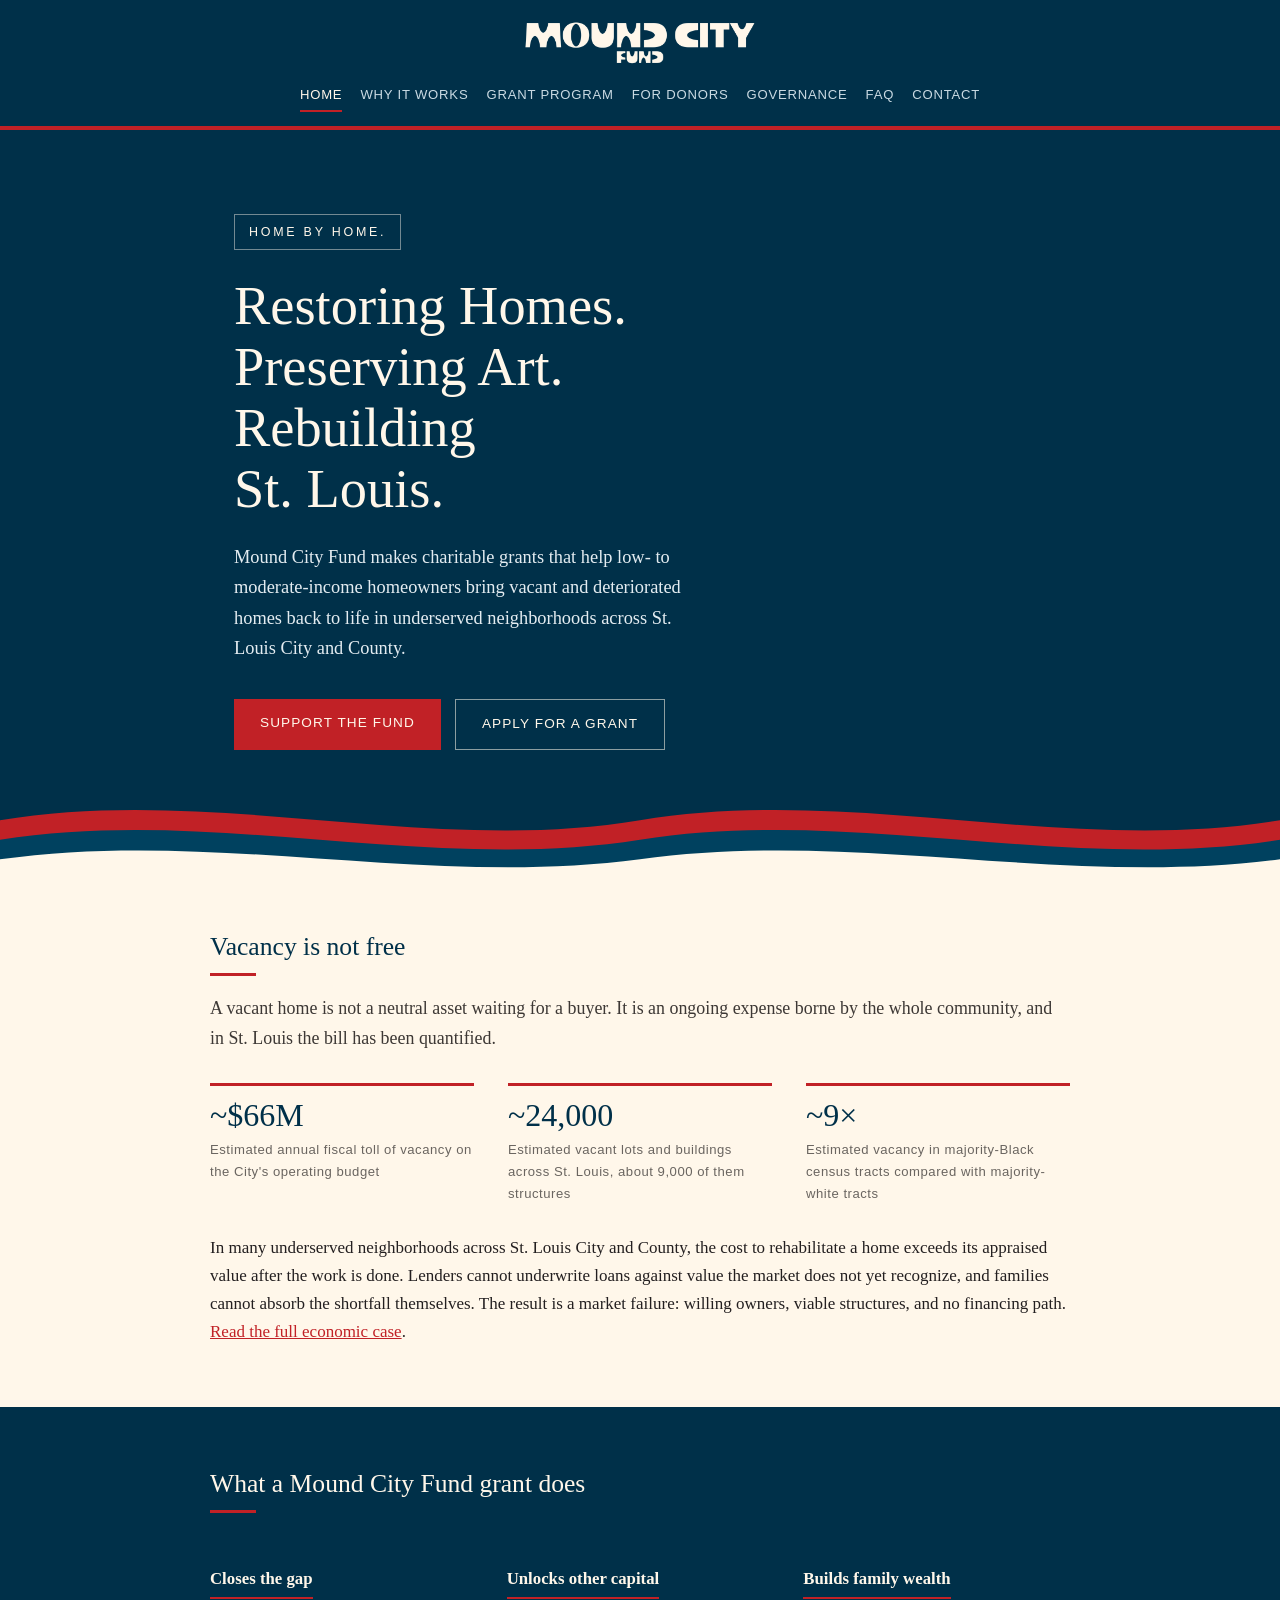
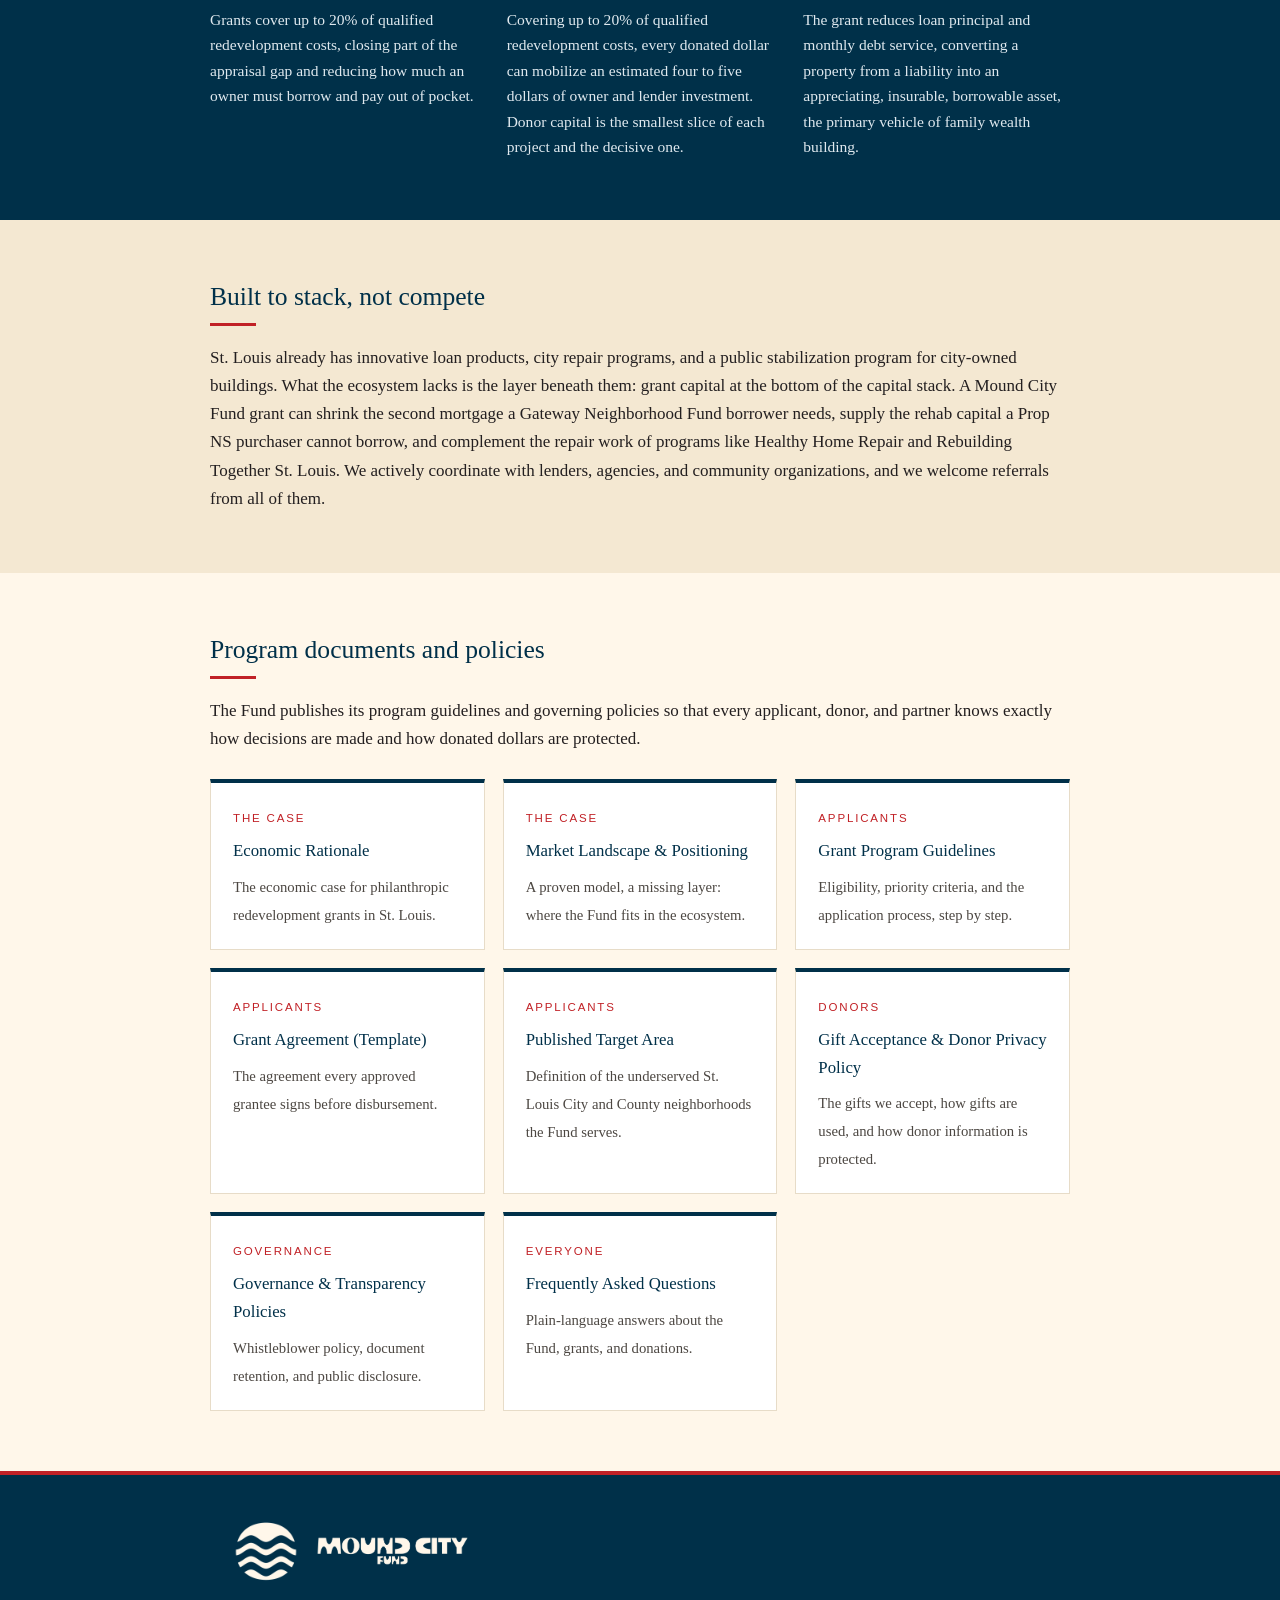
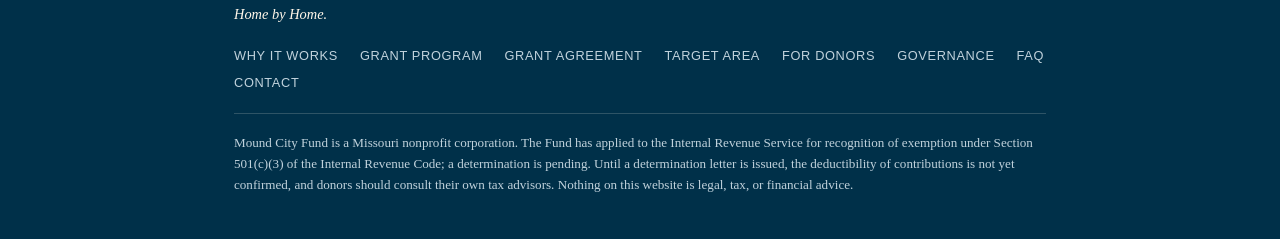
==== index.html @ 7fda3d58 "Update index.html" ====
<!DOCTYPE html>
<html lang="en">
<head>
<meta charset="UTF-8">
<meta name="viewport" content="width=device-width, initial-scale=1.0">
<title>Mound City Fund | Restoring Homes. Preserving Art. Rebuilding St. Louis.</title>
<meta name="description" content="Mound City Fund is a Missouri nonprofit making charitable redevelopment grants to help low- to moderate-income homeowners rehabilitate vacant and deteriorated residential property in underserved neighborhoods across St. Louis City and County.">
<link rel="stylesheet" href="assets/styles.css">
<link rel="icon" type="image/png" href="assets/favicon.png">
</head>
<body>

<header class="topbar">
  <div class="topbar-inner">
    <a class="wordmark" href="index.html"><img src="assets/mcf-wordmark-cream.png" alt="Mound City Fund"></a>
    <nav class="site-nav" aria-label="Site">
      <a href="index.html" aria-current="page">Home</a>
      <a href="the-case.html">Why It Works</a>
      <a href="grants.html">Grant Program</a>
      <a href="donors.html">For Donors</a>
      <a href="governance.html">Governance</a>
      <a href="faq.html">FAQ</a>
      <a href="contact.html">Contact</a>
    </nav>
  </div>
</header>

<section class="hero">
  <div class="hero-inner">
    <span class="motto">Home by Home.</span>
    <h1>Restoring Homes. Preserving Art. Rebuilding St.&nbsp;Louis.</h1>
    <p class="tagline">Mound City Fund makes charitable grants that help low- to moderate-income homeowners bring vacant and deteriorated homes back to life in underserved neighborhoods across St. Louis City and County.</p>
    <div class="hero-cta">
      <a class="btn btn-red" href="donors.html">Support the Fund</a>
      <a class="btn btn-line" href="grants.html">Apply for a Grant</a>
    </div>
  </div>
  <svg class="rivers" viewBox="0 0 1440 110" preserveAspectRatio="none" aria-hidden="true" xmlns="http://www.w3.org/2000/svg">
    <path d="M0,52 C240,12 480,92 720,52 C960,12 1200,92 1440,52 L1440,110 L0,110 Z" fill="#C12126"></path>
    <path d="M0,74 C240,36 480,112 720,74 C960,36 1200,112 1440,74 L1440,110 L0,110 Z" fill="#00415F"></path>
    <path d="M0,96 C240,62 480,128 720,96 C960,62 1200,128 1440,96 L1440,110 L0,110 Z" fill="#FFF7EA"></path>
  </svg>
</section>

<section class="section">
  <div class="section-inner doc">
    <h2>Vacancy is not free</h2>
    <p class="lede">A vacant home is not a neutral asset waiting for a buyer. It is an ongoing expense borne by the whole community, and in St. Louis the bill has been quantified.</p>
    <div class="stat-row">
      <div class="stat"><div class="num">~$66M</div><div class="label">Estimated annual fiscal toll of vacancy on the City's operating budget</div></div>
      <div class="stat"><div class="num">~24,000</div><div class="label">Estimated vacant lots and buildings across St. Louis, about 9,000 of them structures</div></div>
      <div class="stat"><div class="num">~9&times;</div><div class="label">Estimated vacancy in majority-Black census tracts compared with majority-white tracts</div></div>
    </div>
    <p style="margin-top:30px;">In many underserved neighborhoods across St. Louis City and County, the cost to rehabilitate a home exceeds its appraised value after the work is done. Lenders cannot underwrite loans against value the market does not yet recognize, and families cannot absorb the shortfall themselves. The result is a market failure: willing owners, viable structures, and no financing path. <a href="the-case.html" style="color:var(--red);">Read the full economic case</a>.</p>
  </div>
</section>

<section class="section navy">
  <div class="section-inner doc">
    <h2>What a Mound City Fund grant does</h2>
    <div class="threecol">
      <div>
        <h3>Closes the gap</h3>
        <p>Grants cover up to 20% of qualified redevelopment costs, closing part of the appraisal gap and reducing how much an owner must borrow and pay out of pocket.</p>
      </div>
      <div>
        <h3>Unlocks other capital</h3>
        <p>Covering up to 20% of qualified redevelopment costs, every donated dollar can mobilize an estimated four to five dollars of owner and lender investment. Donor capital is the smallest slice of each project and the decisive one.</p>
      </div>
      <div>
        <h3>Builds family wealth</h3>
        <p>The grant reduces loan principal and monthly debt service, converting a property from a liability into an appreciating, insurable, borrowable asset, the primary vehicle of family wealth building.</p>
      </div>
    </div>
  </div>
</section>

<section class="section alt">
  <div class="section-inner doc">
    <h2>Built to stack, not compete</h2>
    <p>St. Louis already has innovative loan products, city repair programs, and a public stabilization program for city-owned buildings. What the ecosystem lacks is the layer beneath them: grant capital at the bottom of the capital stack. A Mound City Fund grant can shrink the second mortgage a Gateway Neighborhood Fund borrower needs, supply the rehab capital a Prop NS purchaser cannot borrow, and complement the repair work of programs like Healthy Home Repair and Rebuilding Together St. Louis. We actively coordinate with lenders, agencies, and community organizations, and we welcome referrals from all of them.</p>
  </div>
</section>

<section class="section">
  <div class="section-inner doc">
    <h2>Program documents and policies</h2>
    <p>The Fund publishes its program guidelines and governing policies so that every applicant, donor, and partner knows exactly how decisions are made and how donated dollars are protected.</p>
    <div class="doc-index">
      <a class="doc-card" href="the-case.html">
        <span class="kind">The Case</span>
        <span class="name">Economic Rationale</span>
        <span class="desc">The economic case for philanthropic redevelopment grants in St. Louis.</span>
      </a>
      <a class="doc-card" href="the-case.html#market-landscape">
        <span class="kind">The Case</span>
        <span class="name">Market Landscape &amp; Positioning</span>
        <span class="desc">A proven model, a missing layer: where the Fund fits in the ecosystem.</span>
      </a>
      <a class="doc-card" href="grants.html">
        <span class="kind">Applicants</span>
        <span class="name">Grant Program Guidelines</span>
        <span class="desc">Eligibility, priority criteria, and the application process, step by step.</span>
      </a>
      <a class="doc-card" href="grant-agreement.html">
        <span class="kind">Applicants</span>
        <span class="name">Grant Agreement (Template)</span>
        <span class="desc">The agreement every approved grantee signs before disbursement.</span>
      </a>
      <a class="doc-card" href="target-area.html">
        <span class="kind">Applicants</span>
        <span class="name">Published Target Area</span>
        <span class="desc">Definition of the underserved St. Louis City and County neighborhoods the Fund serves.</span>
      </a>
      <a class="doc-card" href="donors.html">
        <span class="kind">Donors</span>
        <span class="name">Gift Acceptance &amp; Donor Privacy Policy</span>
        <span class="desc">The gifts we accept, how gifts are used, and how donor information is protected.</span>
      </a>
      <a class="doc-card" href="governance.html">
        <span class="kind">Governance</span>
        <span class="name">Governance &amp; Transparency Policies</span>
        <span class="desc">Whistleblower policy, document retention, and public disclosure.</span>
      </a>
      <a class="doc-card" href="faq.html">
        <span class="kind">Everyone</span>
        <span class="name">Frequently Asked Questions</span>
        <span class="desc">Plain-language answers about the Fund, grants, and donations.</span>
      </a>
    </div>
  </div>
</section>

<footer class="site-foot">
  <div class="foot-inner">
    <div class="foot-brand">
      <img class="badge" src="assets/mcf-badge-cream.png" alt="">
      <img class="word" src="assets/mcf-wordmark-cream.png" alt="Mound City Fund">
    </div>
    <div class="foot-motto">Home by Home.</div>
    <div class="foot-links">
      <a href="the-case.html">Why It Works</a>
      <a href="grants.html">Grant Program</a>
      <a href="grant-agreement.html">Grant Agreement</a>
      <a href="target-area.html">Target Area</a>
      <a href="donors.html">For Donors</a>
      <a href="governance.html">Governance</a>
      <a href="faq.html">FAQ</a>
      <a href="contact.html">Contact</a>
    </div>
    <div class="foot-legal">
      Mound City Fund is a Missouri nonprofit corporation. The Fund has applied to the Internal Revenue Service for recognition of exemption under Section 501(c)(3) of the Internal Revenue Code; a determination is pending. Until a determination letter is issued, the deductibility of contributions is not yet confirmed, and donors should consult their own tax advisors. Nothing on this website is legal, tax, or financial advice.
    </div>
  </div>
</footer>

</body>
</html>
---- assets/styles.css ----
/* Mound City Fund — site styles
   Palette sampled from the MCF design set:
   navy #003049, red #C12126, cream #FFF7EA, ink #231F20. House type: Georgia. */

:root {
  --navy: #003049;
  --red: #C12126;
  --red-dark: #9E181C;
  --cream: #FFF7EA;
  --paper: #FFF7EA;
  --card: #FFFFFF;
  --ink: #231F20;
  --muted: #6A6560;
  --rule: #E7DCC8;
  --max: 860px;
}

* { box-sizing: border-box; margin: 0; padding: 0; }

html { scroll-behavior: smooth; }
@media (prefers-reduced-motion: reduce) {
  html { scroll-behavior: auto; }
  * { animation: none !important; transition: none !important; }
}

body {
  font-family: Georgia, 'Times New Roman', serif;
  background: var(--paper);
  color: var(--ink);
  line-height: 1.65;
  font-size: 17px;
}

/* ---------- Header / navigation ---------- */

.topbar {
  background: var(--navy);
  color: #fff;
  border-bottom: 4px solid var(--red);
}

.topbar-inner {
  max-width: var(--max);
  margin: 0 auto;
  padding: 20px 24px 14px;
  display: flex;
  flex-direction: column;
  align-items: center;
  gap: 14px;
}

.wordmark { display: inline-flex; align-items: center; text-decoration: none; }
.wordmark img { height: 46px; width: auto; display: block; }

nav.site-nav {
  display: flex;
  flex-wrap: wrap;
  justify-content: center;
  gap: 4px 18px;
  font-family: 'Helvetica Neue', Arial, sans-serif;
  font-size: 0.82rem;
  letter-spacing: 0.06em;
  text-transform: uppercase;
}

nav.site-nav a {
  color: #C9DAE3;
  text-decoration: none;
  padding: 4px 0;
  border-bottom: 2px solid transparent;
}
nav.site-nav a:hover { color: var(--cream); border-bottom-color: var(--red); }
nav.site-nav a[aria-current="page"] { color: var(--cream); border-bottom-color: var(--red); }

a:focus-visible, button:focus-visible, summary:focus-visible {
  outline: 3px solid var(--red);
  outline-offset: 2px;
}
.topbar a:focus-visible, .hero a:focus-visible, footer.site-foot a:focus-visible, .section.navy a:focus-visible {
  outline-color: var(--cream);
}

/* ---------- Hero (home) ---------- */

.hero {
  background: var(--navy);
  color: var(--cream);
  position: relative;
  overflow: hidden;
}

.hero-inner {
  max-width: var(--max);
  margin: 0 auto;
  padding: 84px 24px 120px;
  position: relative;
  z-index: 1;
}

.hero h1 {
  font-size: clamp(2.1rem, 5.5vw, 3.4rem);
  line-height: 1.12;
  font-weight: normal;
  max-width: 15ch;
  color: var(--cream);
}

.hero .tagline {
  margin-top: 22px;
  font-size: 1.15rem;
  color: #E3ECF1;
  max-width: 52ch;
}

.hero .motto {
  display: inline-block;
  margin-bottom: 26px;
  font-family: 'Helvetica Neue', Arial, sans-serif;
  font-size: 0.78rem;
  letter-spacing: 0.22em;
  text-transform: uppercase;
  color: var(--cream);
  border: 1px solid rgba(255, 247, 234, 0.45);
  padding: 7px 14px;
}

.hero-cta { margin-top: 36px; display: flex; flex-wrap: wrap; gap: 14px; }

.btn {
  display: inline-block;
  font-family: 'Helvetica Neue', Arial, sans-serif;
  font-size: 0.85rem;
  letter-spacing: 0.08em;
  text-transform: uppercase;
  text-decoration: none;
  padding: 13px 26px;
}
.btn-red { background: var(--red); color: var(--cream); }
.btn-red:hover { background: var(--red-dark); }
.btn-line { border: 1px solid rgba(255,247,234,0.55); color: var(--cream); }
.btn-line:hover { border-color: var(--red); color: #fff; }
.btn-navy { background: var(--navy); color: var(--cream); }
.btn-navy:hover { background: #00415F; }

/* Confluence motif: the wavy river bars from the MCF badge */
.rivers { position: absolute; left: 0; right: 0; bottom: -2px; width: 100%; height: auto; display: block; }

/* ---------- Page title band (interior pages) ---------- */

.pagehead {
  background: var(--navy);
  color: var(--cream);
  padding: 46px 24px 40px;
  border-bottom: 4px solid var(--red);
}
.pagehead-inner { max-width: var(--max); margin: 0 auto; }
.pagehead .eyebrow {
  font-family: 'Helvetica Neue', Arial, sans-serif;
  font-size: 0.75rem;
  letter-spacing: 0.22em;
  text-transform: uppercase;
  color: #E3937F00; /* fallback overridden below */
  color: rgba(255,247,234,0.75);
  margin-bottom: 12px;
}
.pagehead h1 { font-size: clamp(1.7rem, 4vw, 2.5rem); font-weight: normal; line-height: 1.2; color: var(--cream); }
.pagehead .sub { margin-top: 12px; color: #DCE7ED; max-width: 62ch; }

/* ---------- Main content ---------- */

main { max-width: var(--max); margin: 0 auto; padding: 54px 24px 70px; }

.doc h2 {
  color: var(--navy);
  font-size: 1.35rem;
  font-weight: bold;
  margin: 42px 0 12px;
  line-height: 1.3;
}
.doc h2:first-child { margin-top: 0; }
.doc h2::after {
  content: "";
  display: block;
  width: 46px;
  height: 3px;
  background: var(--red);
  margin-top: 8px;
}

.doc h3 { color: var(--navy); font-size: 1.08rem; margin: 26px 0 8px; }

.doc p { margin: 0 0 16px; }
.doc p:last-child { margin-bottom: 0; }

.lede { font-size: 1.12rem; color: #3D3835; }

.docfoot {
  margin-top: 48px;
  padding-top: 18px;
  border-top: 1px solid var(--rule);
  font-size: 0.86rem;
  color: var(--muted);
  font-style: italic;
}

.notice {
  background: #FBEDD6;
  border-left: 4px solid var(--red);
  padding: 16px 20px;
  margin: 26px 0;
  font-size: 0.95rem;
}

.doc-divider {
  border: 0;
  height: 0;
  border-top: 1px solid var(--rule);
  margin: 58px 0;
}

/* ---------- Home sections ---------- */

.section { padding: 60px 24px; }
.section-inner { max-width: var(--max); margin: 0 auto; }
.section.alt { background: #F4E8D2; }
.section.navy { background: var(--navy); color: var(--cream); }
.section.navy h2 { color: var(--cream); }
.section.navy h2::after { background: var(--red); }
.section.navy p { color: #DFE9EF; }

.section h2 {
  color: var(--navy);
  font-size: 1.6rem;
  font-weight: normal;
  margin-bottom: 18px;
}
.section h2::after {
  content: "";
  display: block;
  width: 46px;
  height: 3px;
  background: var(--red);
  margin-top: 10px;
}

.stat-row { display: flex; flex-wrap: wrap; gap: 34px; margin-top: 30px; }
.stat { flex: 1 1 180px; border-top: 3px solid var(--red); padding-top: 12px; }
.stat .num { font-size: 2rem; color: var(--navy); line-height: 1.1; }
.section.navy .stat .num { color: var(--cream); }
.stat .label { font-family: 'Helvetica Neue', Arial, sans-serif; font-size: 0.82rem; letter-spacing: 0.04em; color: var(--muted); margin-top: 6px; }
.section.navy .stat .label { color: #C0D2DC; }

.threecol { display: grid; grid-template-columns: repeat(auto-fit, minmax(220px, 1fr)); gap: 30px; margin-top: 26px; }
.threecol h3 { color: var(--navy); font-size: 1.05rem; margin-bottom: 8px; }
.section.navy .threecol h3 { color: var(--cream); border-bottom: 2px solid var(--red); display: inline-block; padding-bottom: 4px; }
.threecol p { font-size: 0.97rem; }

.doc-index { display: grid; grid-template-columns: repeat(auto-fit, minmax(250px, 1fr)); gap: 18px; margin-top: 26px; }
.doc-card {
  display: block;
  background: var(--card);
  border: 1px solid var(--rule);
  border-top: 4px solid var(--navy);
  padding: 20px 22px;
  text-decoration: none;
  color: var(--ink);
}
.doc-card:hover { border-top-color: var(--red); }
.doc-card .kind {
  font-family: 'Helvetica Neue', Arial, sans-serif;
  font-size: 0.72rem;
  letter-spacing: 0.16em;
  text-transform: uppercase;
  color: var(--red);
}
.doc-card .name { display: block; color: var(--navy); font-size: 1.05rem; margin: 6px 0 8px; }
.doc-card .desc { font-size: 0.92rem; color: #4C4742; }

/* ---------- FAQ ---------- */

.faq-item { border-bottom: 1px solid var(--rule); padding: 6px 0; }
.faq-item summary {
  cursor: pointer;
  list-style: none;
  padding: 16px 34px 16px 0;
  color: var(--navy);
  font-size: 1.1rem;
  position: relative;
}
.faq-item summary::-webkit-details-marker { display: none; }
.faq-item summary::after {
  content: "+";
  position: absolute;
  right: 4px;
  top: 50%;
  transform: translateY(-50%);
  color: var(--red);
  font-size: 1.4rem;
  font-family: Georgia, serif;
}
.faq-item[open] summary::after { content: "\2212"; }
.faq-item .answer { padding: 0 0 20px; }

/* ---------- Footer ---------- */

footer.site-foot {
  background: var(--navy);
  color: #C0D2DC;
  border-top: 4px solid var(--red);
  font-size: 0.9rem;
}
.foot-inner { max-width: var(--max); margin: 0 auto; padding: 44px 24px; }
.foot-brand { display: flex; align-items: center; gap: 18px; margin-bottom: 20px; }
.foot-brand img.badge { width: 64px; height: 64px; display: block; }
.foot-brand img.word { height: 30px; width: auto; display: block; }
.foot-inner .foot-motto { color: var(--cream); font-style: italic; margin: 0 0 18px; }
.foot-links { display: flex; flex-wrap: wrap; gap: 6px 22px; margin-bottom: 20px; font-family: 'Helvetica Neue', Arial, sans-serif; font-size: 0.8rem; letter-spacing: 0.05em; text-transform: uppercase; }
.foot-links a { color: #C0D2DC; text-decoration: none; }
.foot-links a:hover { color: var(--cream); }
.foot-legal { border-top: 1px solid rgba(255,247,234,0.18); padding-top: 18px; font-size: 0.82rem; line-height: 1.6; }

@media (max-width: 640px) {
  .topbar-inner { padding: 16px 18px 12px; }
  .wordmark img { height: 38px; }
  .hero-inner { padding: 56px 18px 96px; }
  main, .section { padding-left: 18px; padding-right: 18px; }
}
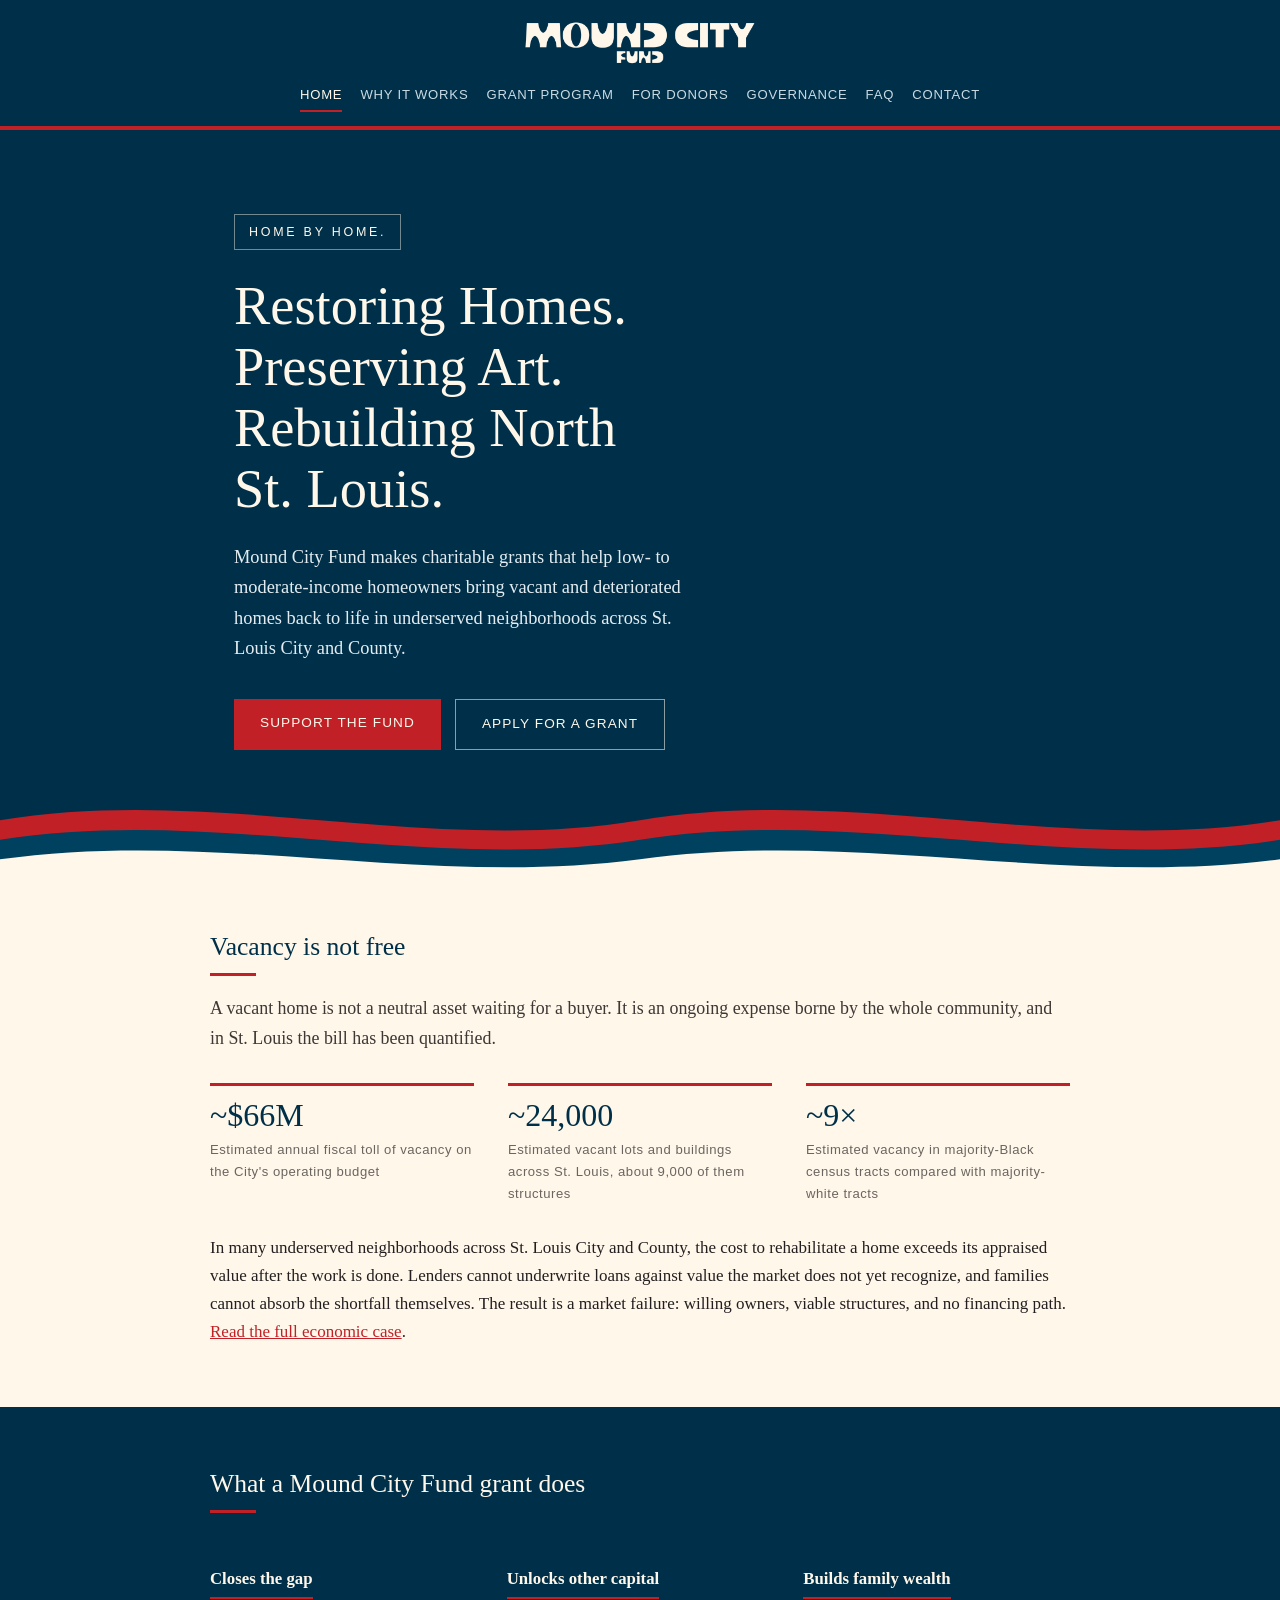
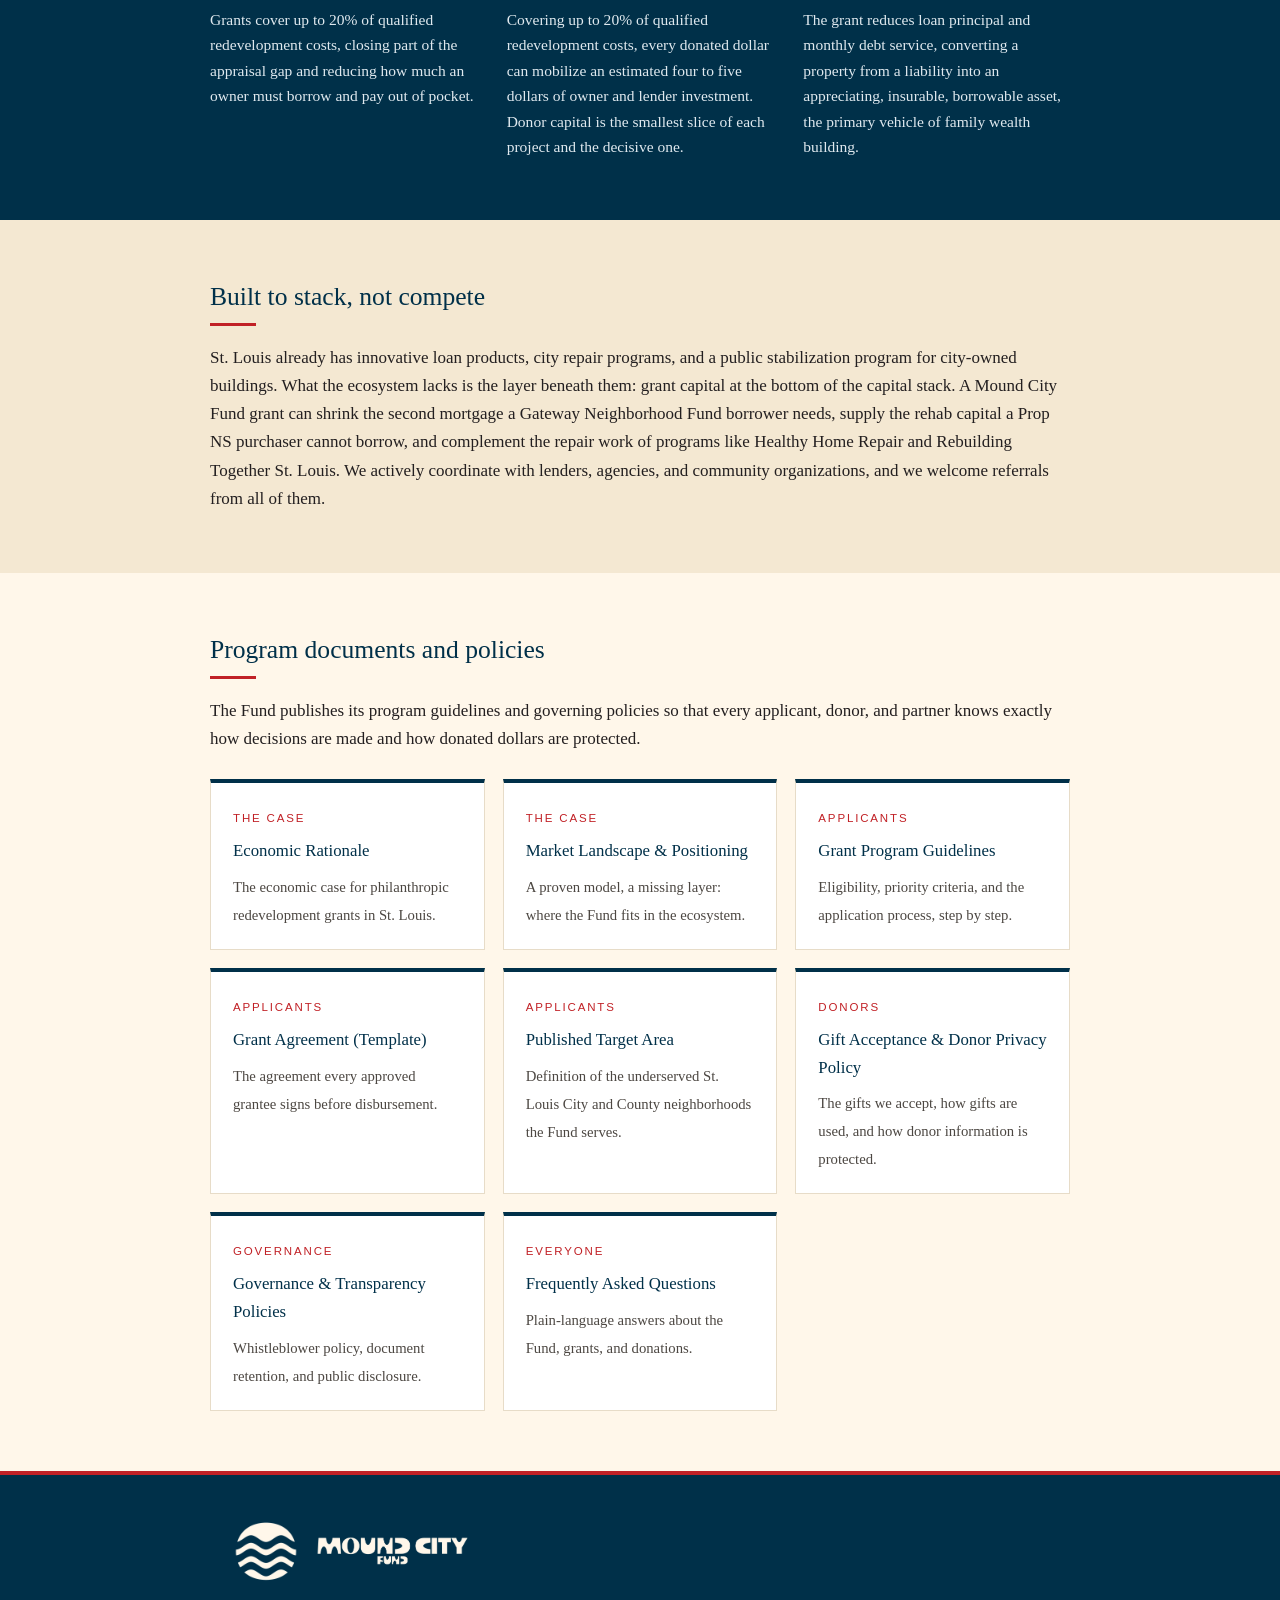
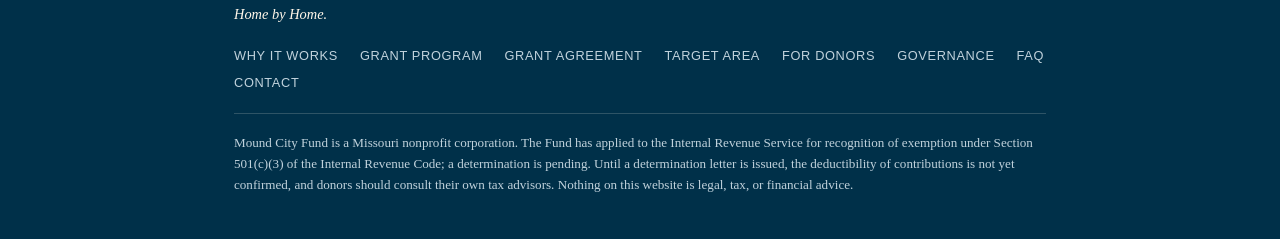
==== commit fcdb618c: "Update index.html" ====
--- a/index.html
+++ b/index.html
@@ -3,7 +3,7 @@
 <head>
 <meta charset="UTF-8">
 <meta name="viewport" content="width=device-width, initial-scale=1.0">
-<title>Mound City Fund | Restoring Homes. Preserving Art. Rebuilding St. Louis.</title>
+<title>Mound City Fund | Restoring Homes. Preserving Art. Rebuilding North St. Louis.</title>
 <meta name="description" content="Mound City Fund is a Missouri nonprofit making charitable redevelopment grants to help low- to moderate-income homeowners rehabilitate vacant and deteriorated residential property in underserved neighborhoods across St. Louis City and County.">
 <link rel="stylesheet" href="assets/styles.css">
 <link rel="icon" type="image/png" href="assets/favicon.png">
@@ -28,7 +28,7 @@
 <section class="hero">
   <div class="hero-inner">
     <span class="motto">Home by Home.</span>
-    <h1>Restoring Homes. Preserving Art. Rebuilding St.&nbsp;Louis.</h1>
+    <h1>Restoring Homes. Preserving Art. Rebuilding North St.&nbsp;Louis.</h1>
     <p class="tagline">Mound City Fund makes charitable grants that help low- to moderate-income homeowners bring vacant and deteriorated homes back to life in underserved neighborhoods across St. Louis City and County.</p>
     <div class="hero-cta">
       <a class="btn btn-red" href="donors.html">Support the Fund</a>
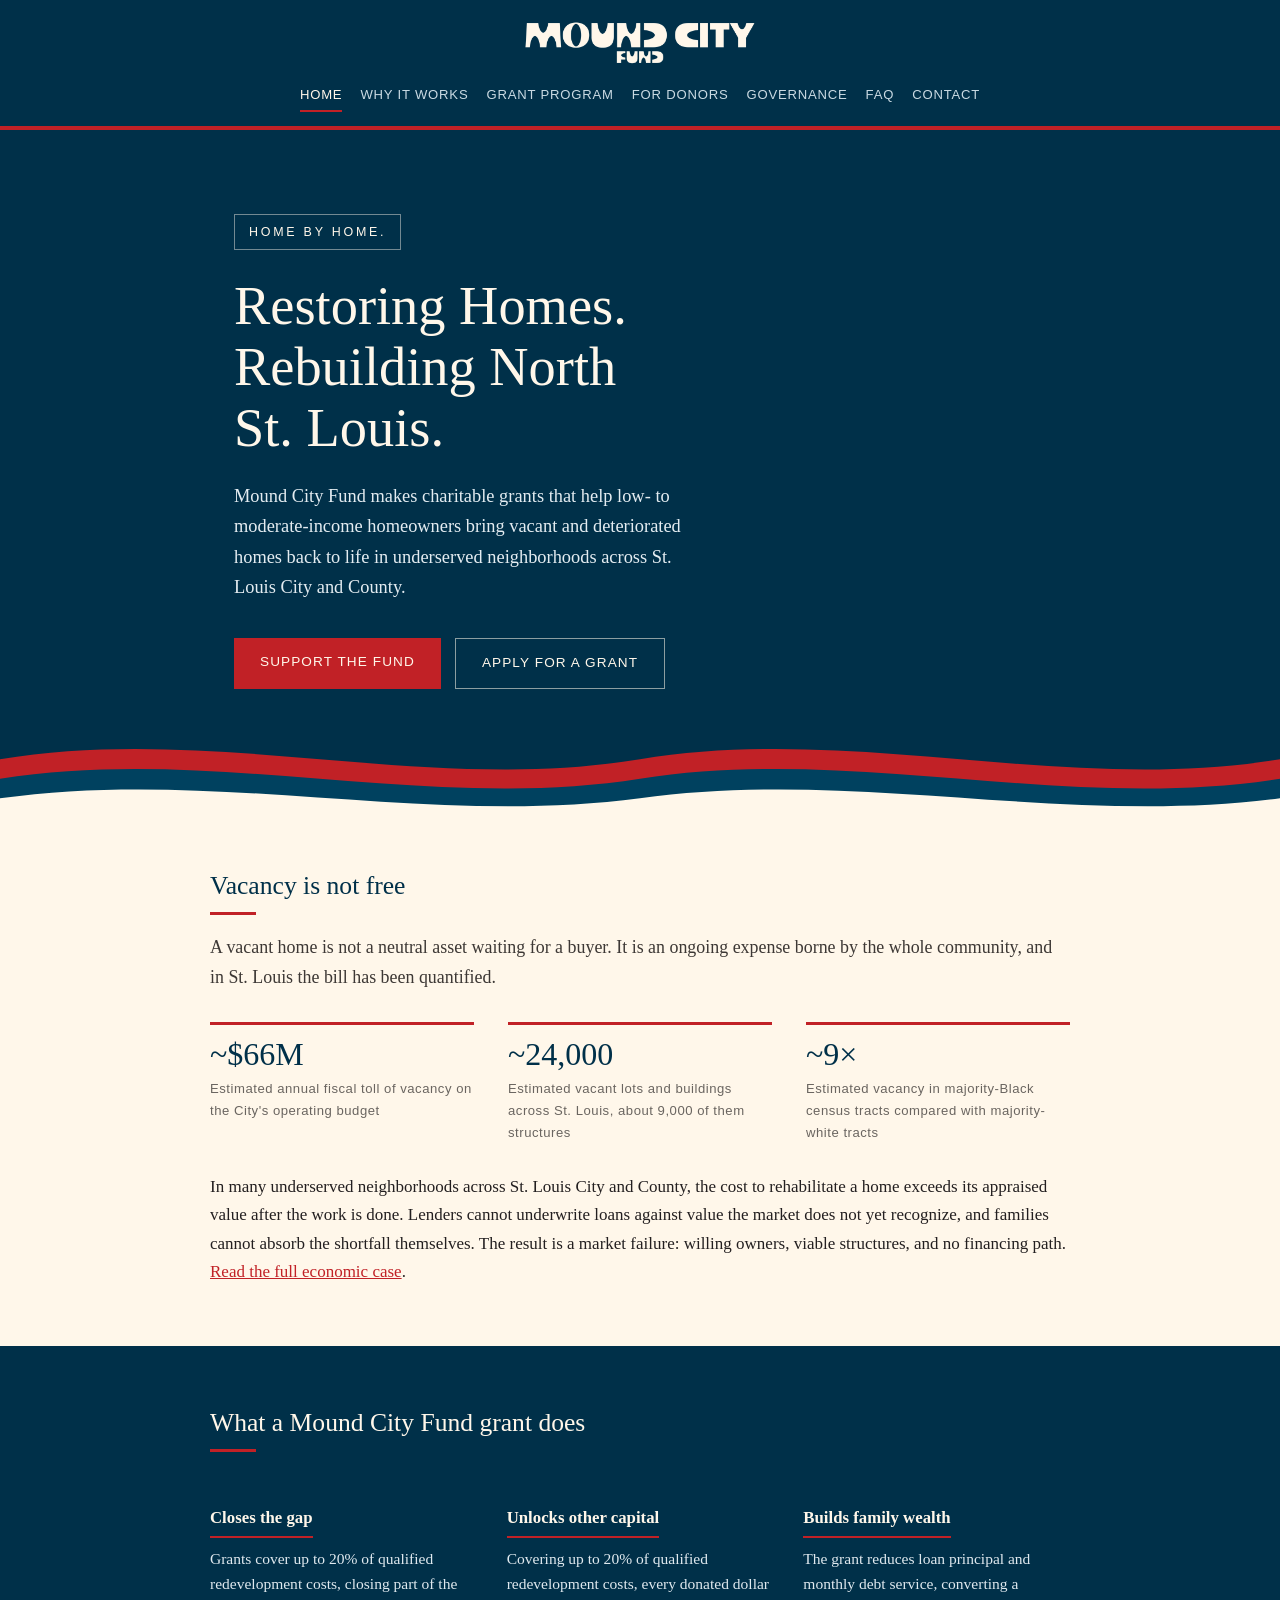
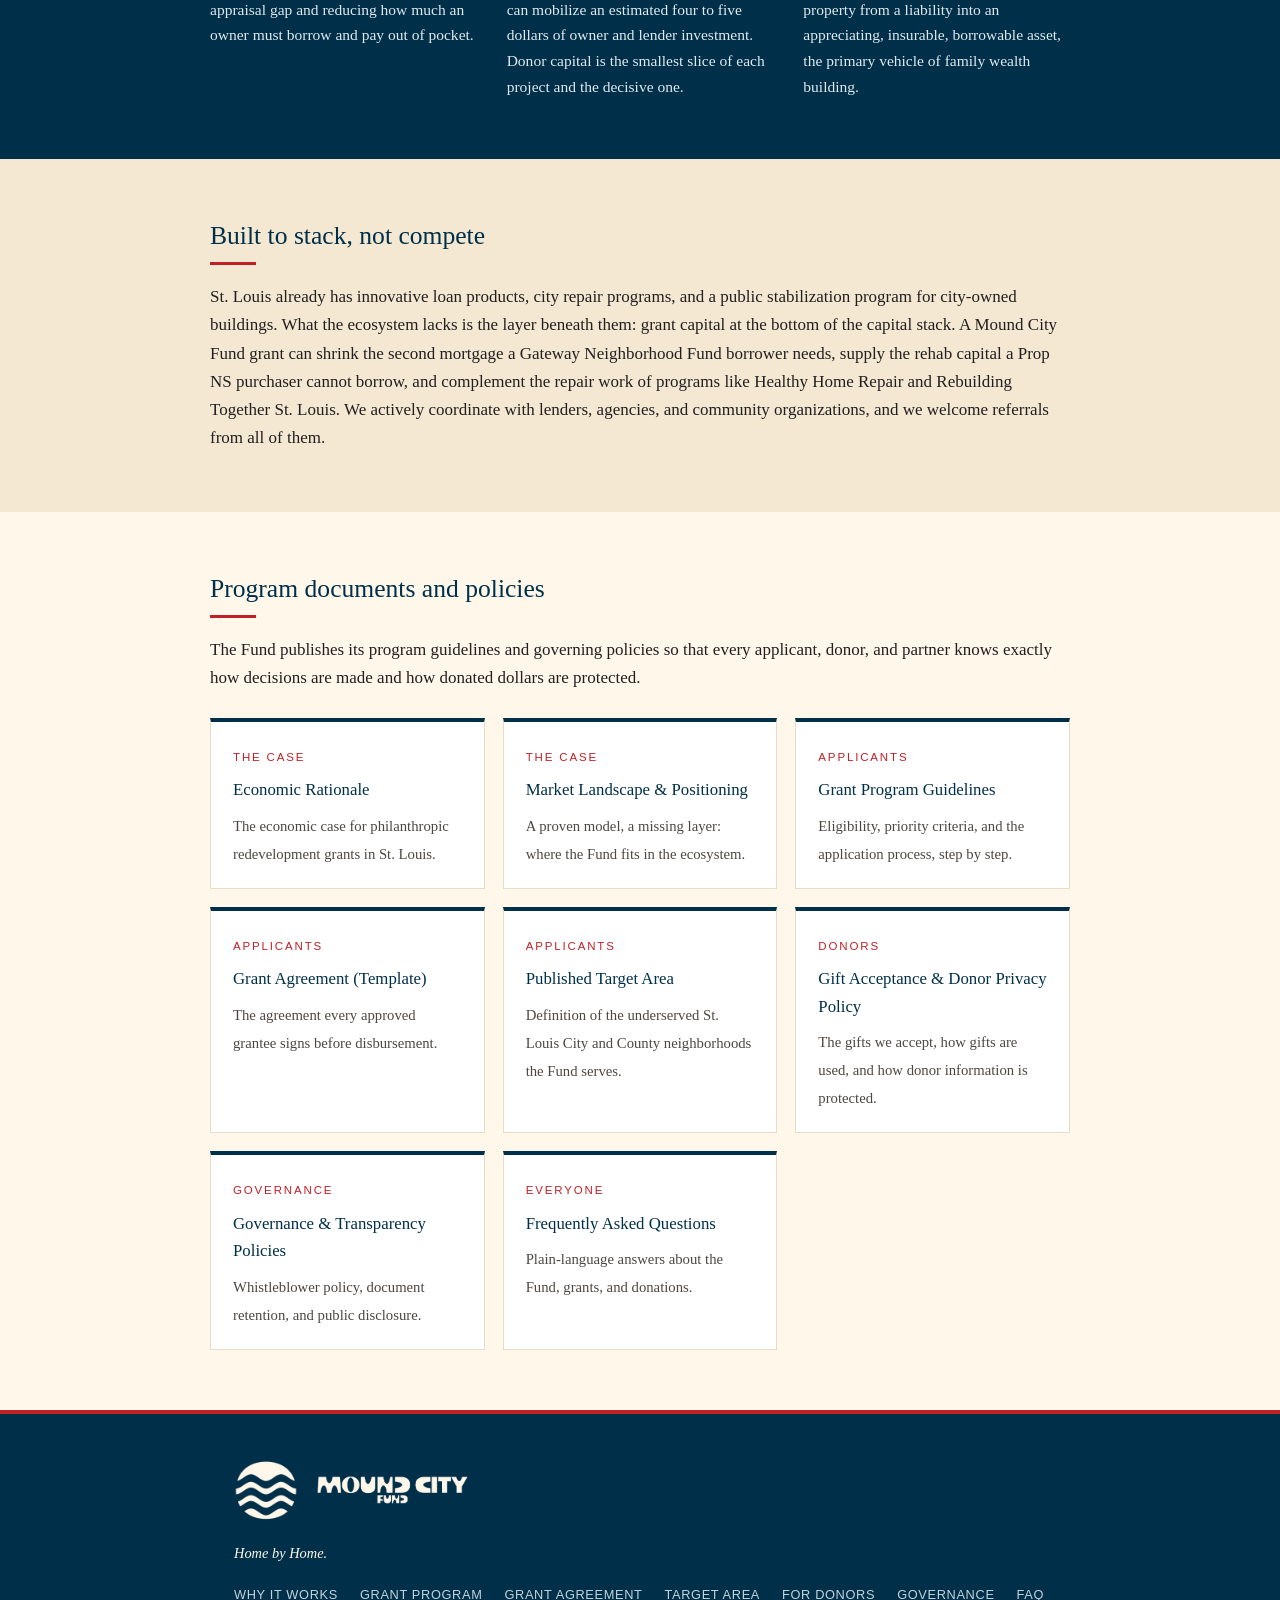
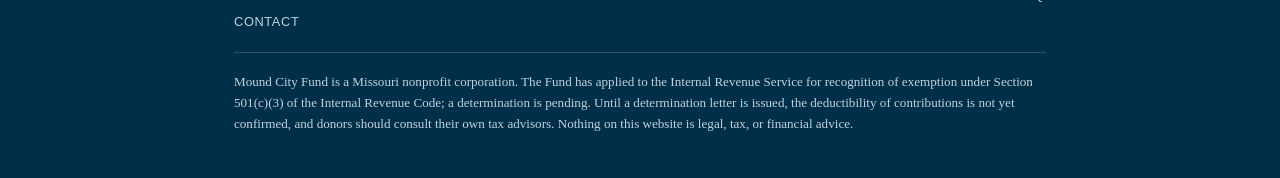
==== commit 925aa149: "Update index.html" ====
--- a/index.html
+++ b/index.html
@@ -3,7 +3,7 @@
 <head>
 <meta charset="UTF-8">
 <meta name="viewport" content="width=device-width, initial-scale=1.0">
-<title>Mound City Fund | Restoring Homes. Preserving Art. Rebuilding North St. Louis.</title>
+<title>Mound City Fund | Restoring Homes. Rebuilding North St. Louis.</title>
 <meta name="description" content="Mound City Fund is a Missouri nonprofit making charitable redevelopment grants to help low- to moderate-income homeowners rehabilitate vacant and deteriorated residential property in underserved neighborhoods across St. Louis City and County.">
 <link rel="stylesheet" href="assets/styles.css">
 <link rel="icon" type="image/png" href="assets/favicon.png">
@@ -28,7 +28,7 @@
 <section class="hero">
   <div class="hero-inner">
     <span class="motto">Home by Home.</span>
-    <h1>Restoring Homes. Preserving Art. Rebuilding North St.&nbsp;Louis.</h1>
+    <h1>Restoring Homes. Rebuilding North St.&nbsp;Louis.</h1>
     <p class="tagline">Mound City Fund makes charitable grants that help low- to moderate-income homeowners bring vacant and deteriorated homes back to life in underserved neighborhoods across St. Louis City and County.</p>
     <div class="hero-cta">
       <a class="btn btn-red" href="donors.html">Support the Fund</a>
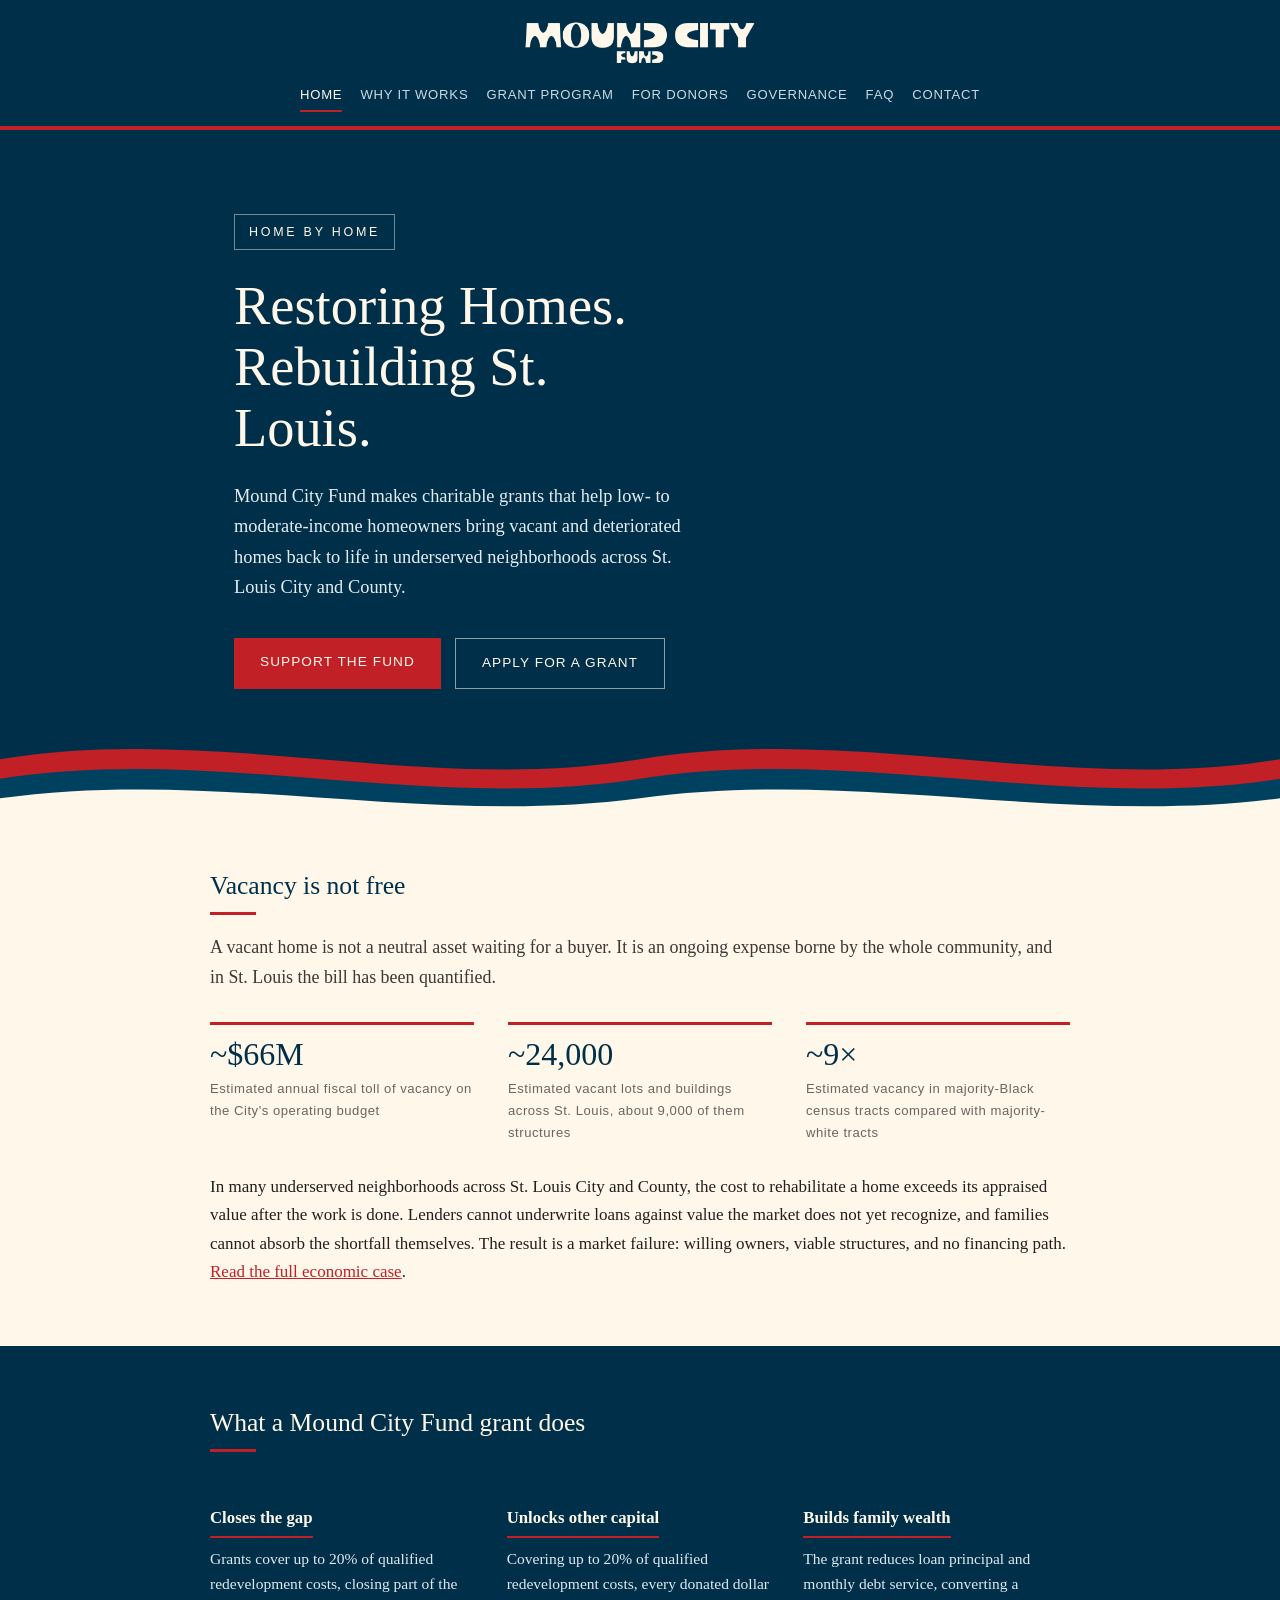
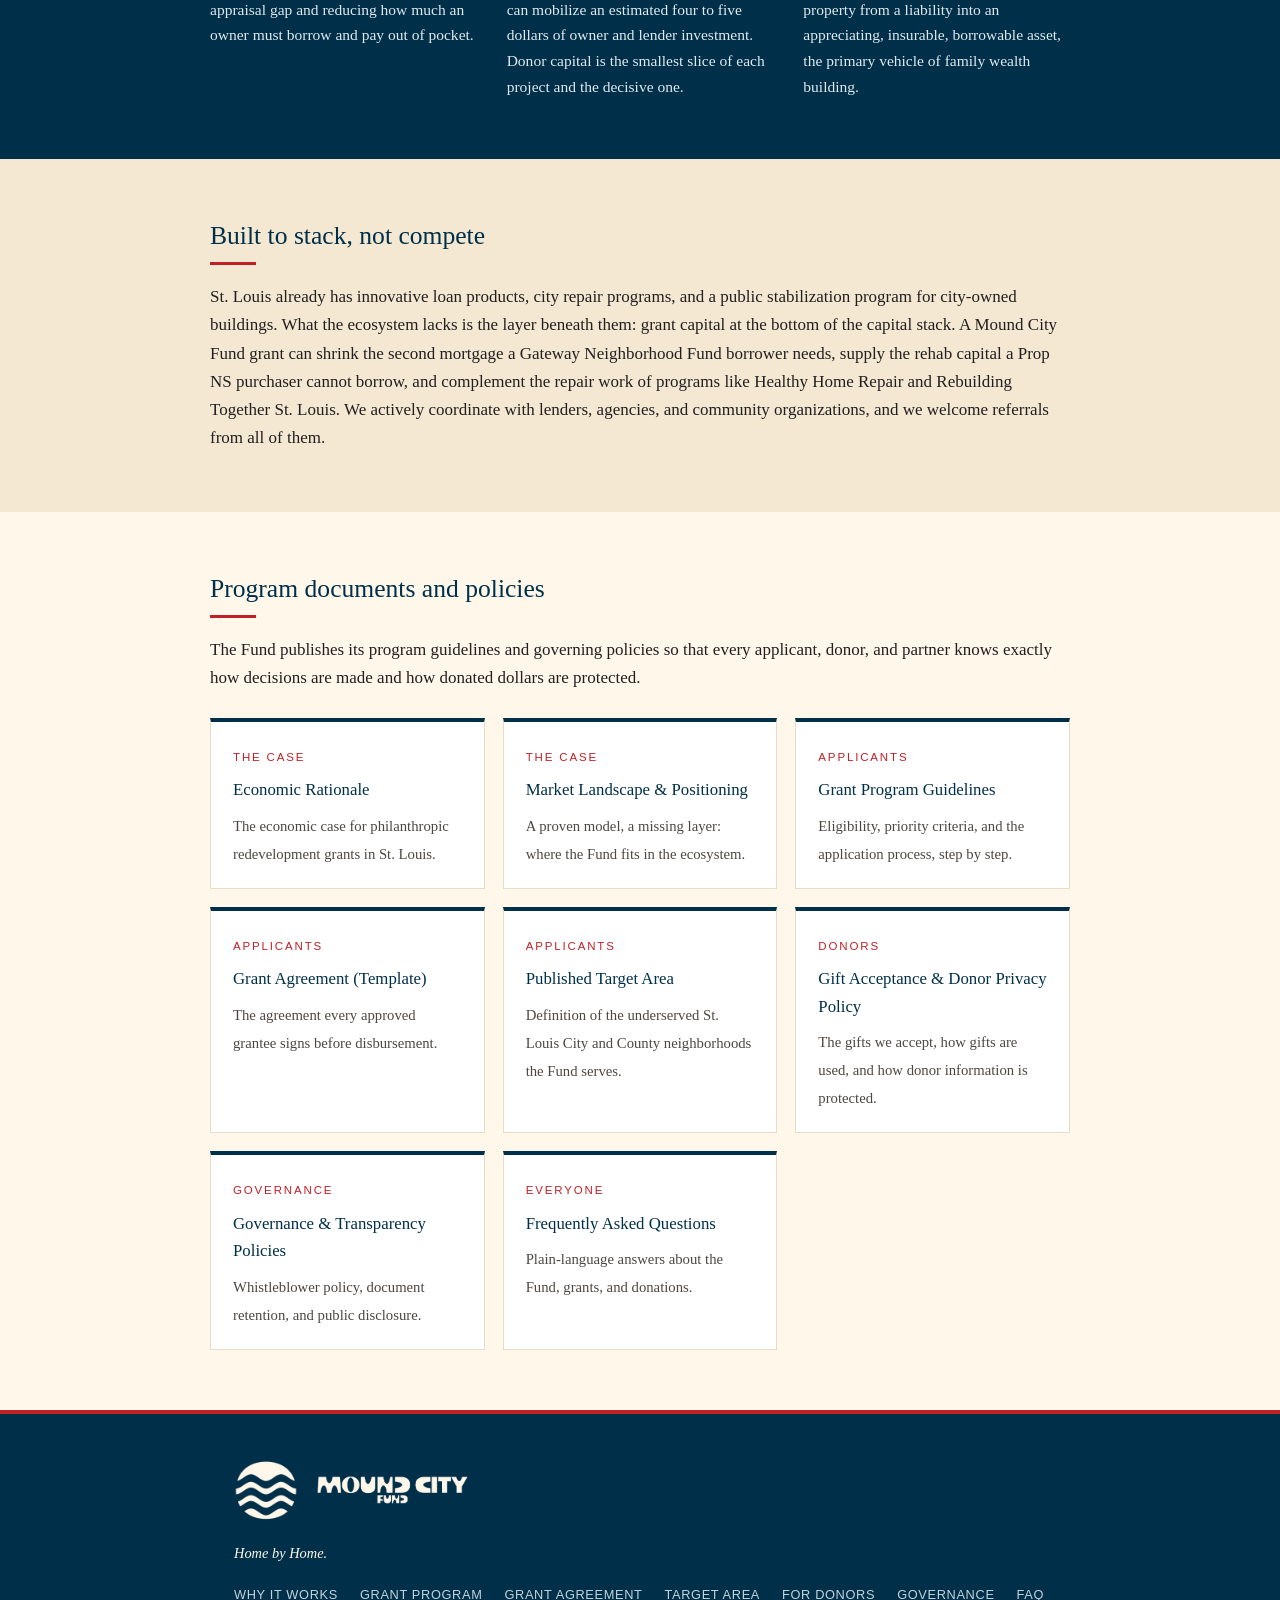
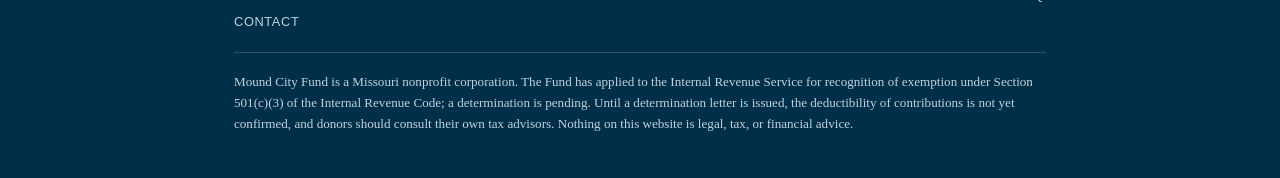
==== commit 9530a73a: "Update index.html" ====
--- a/index.html
+++ b/index.html
@@ -3,7 +3,7 @@
 <head>
 <meta charset="UTF-8">
 <meta name="viewport" content="width=device-width, initial-scale=1.0">
-<title>Mound City Fund | Restoring Homes. Rebuilding North St. Louis.</title>
+<title>Mound City Fund | Restoring Homes. Rebuilding St. Louis.</title>
 <meta name="description" content="Mound City Fund is a Missouri nonprofit making charitable redevelopment grants to help low- to moderate-income homeowners rehabilitate vacant and deteriorated residential property in underserved neighborhoods across St. Louis City and County.">
 <link rel="stylesheet" href="assets/styles.css">
 <link rel="icon" type="image/png" href="assets/favicon.png">
@@ -27,8 +27,8 @@
 
 <section class="hero">
   <div class="hero-inner">
-    <span class="motto">Home by Home.</span>
-    <h1>Restoring Homes. Rebuilding North St.&nbsp;Louis.</h1>
+    <span class="motto">Home by Home</span>
+    <h1>Restoring Homes. Rebuilding St. Louis.</h1>
     <p class="tagline">Mound City Fund makes charitable grants that help low- to moderate-income homeowners bring vacant and deteriorated homes back to life in underserved neighborhoods across St. Louis City and County.</p>
     <div class="hero-cta">
       <a class="btn btn-red" href="donors.html">Support the Fund</a>
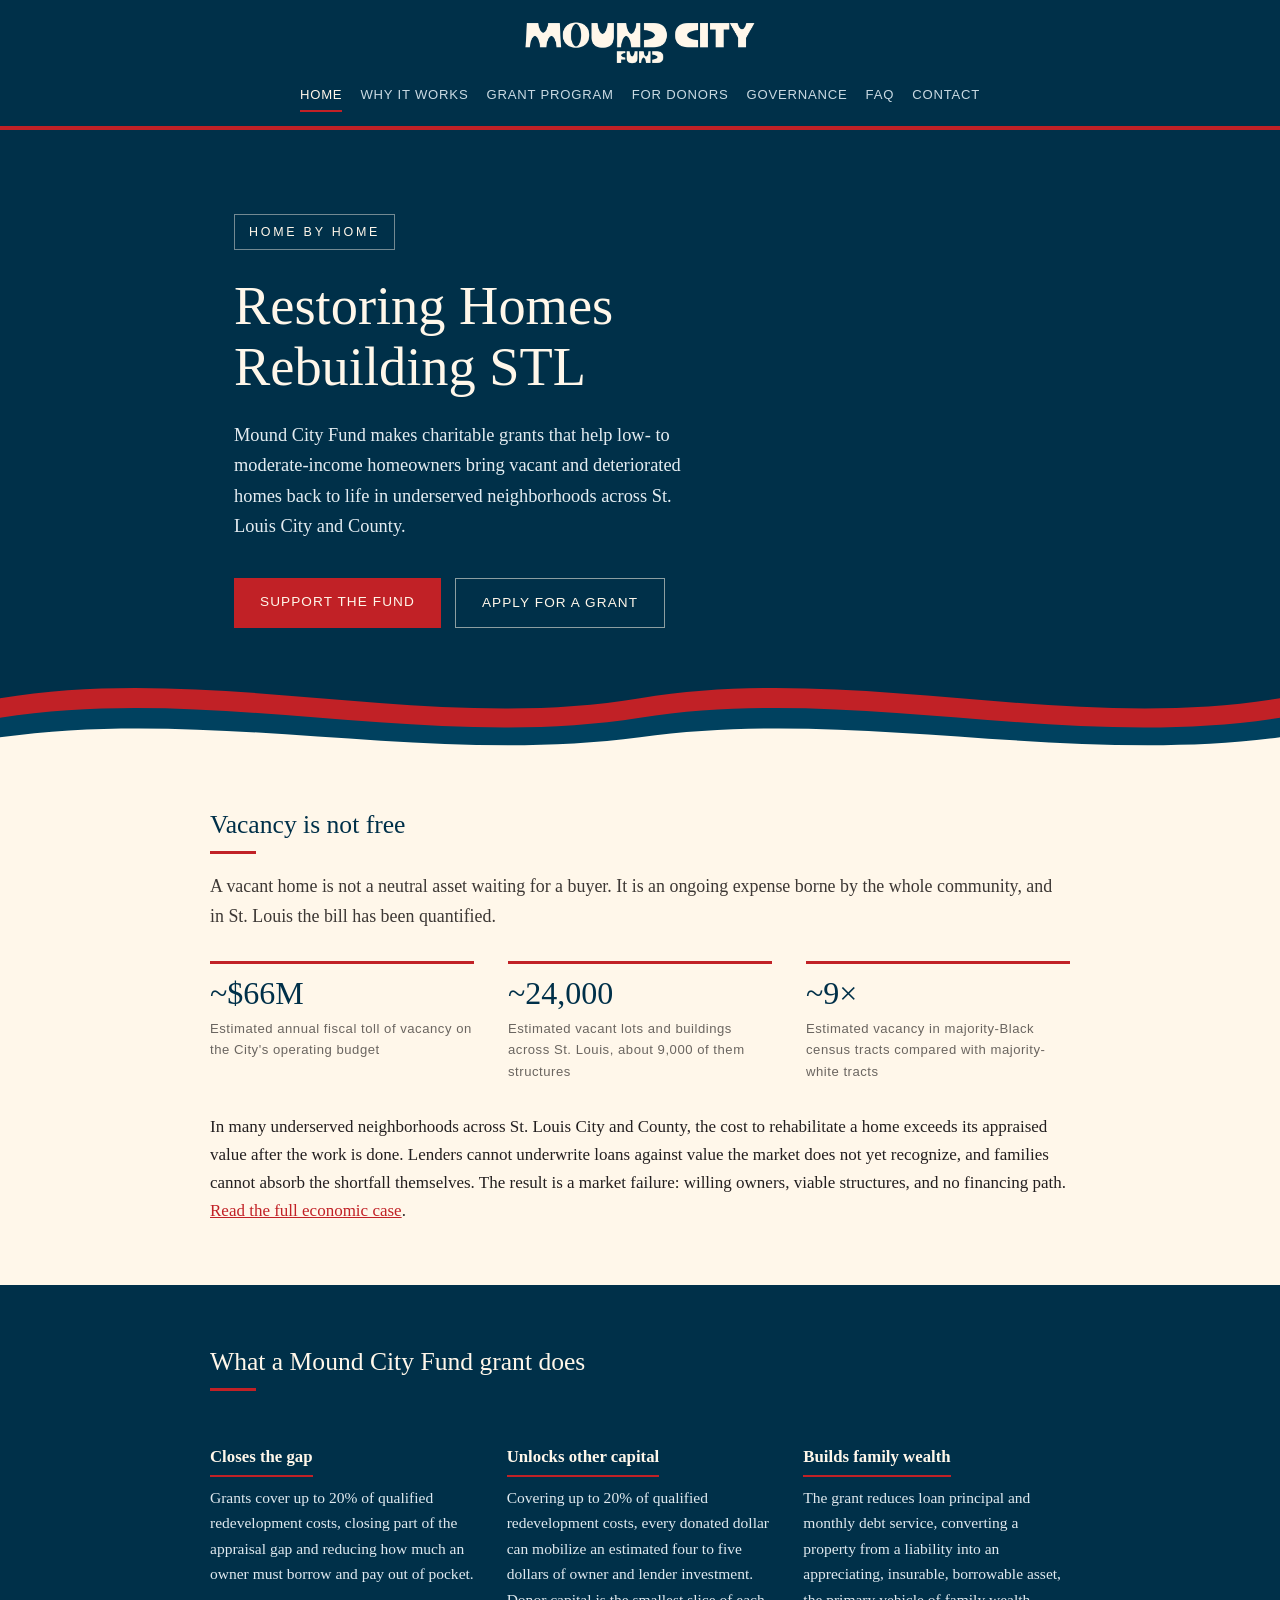
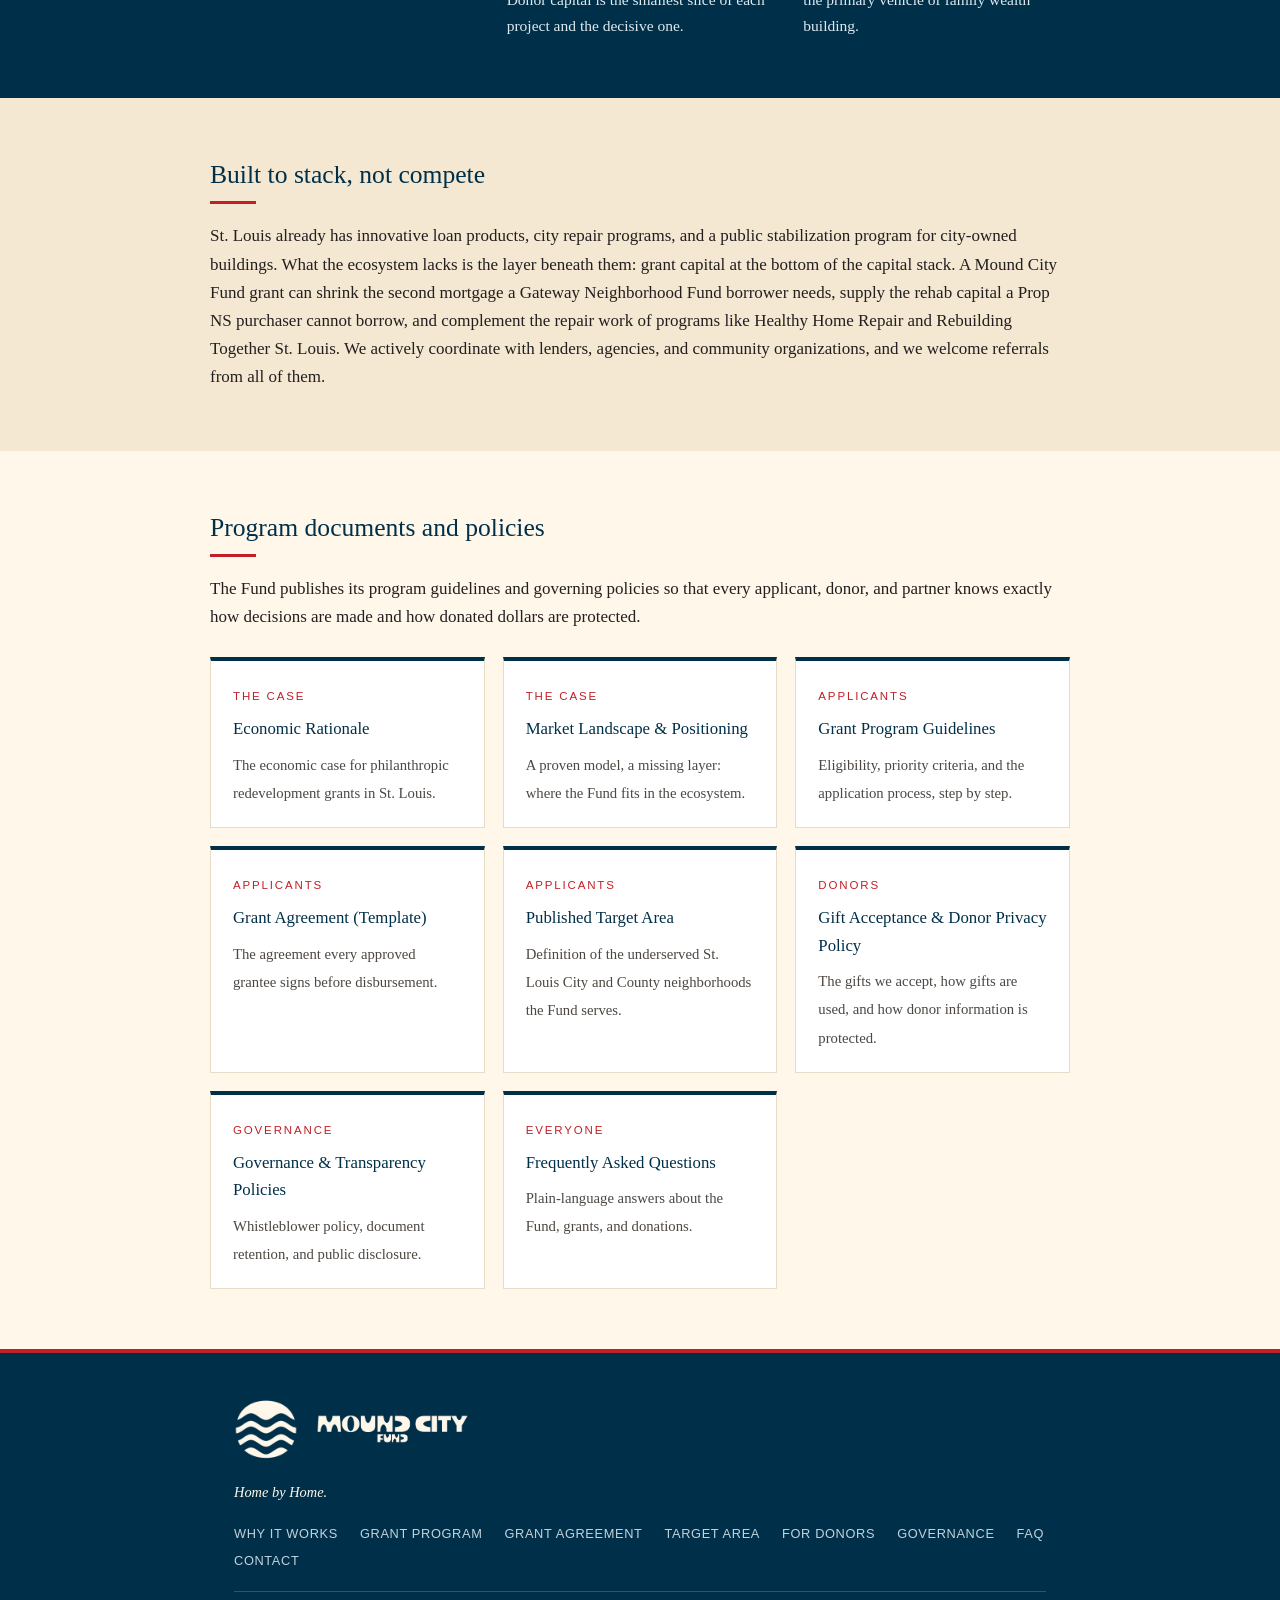
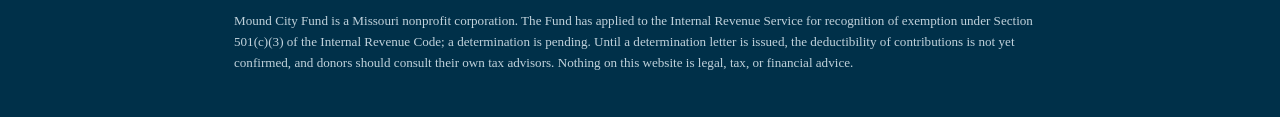
==== commit 86c9d15d: "Update index.html" ====
--- a/index.html
+++ b/index.html
@@ -3,7 +3,7 @@
 <head>
 <meta charset="UTF-8">
 <meta name="viewport" content="width=device-width, initial-scale=1.0">
-<title>Mound City Fund | Restoring Homes. Rebuilding St. Louis.</title>
+<title>Mound City Fund | Restoring Homes Rebuilding STL</title>
 <meta name="description" content="Mound City Fund is a Missouri nonprofit making charitable redevelopment grants to help low- to moderate-income homeowners rehabilitate vacant and deteriorated residential property in underserved neighborhoods across St. Louis City and County.">
 <link rel="stylesheet" href="assets/styles.css">
 <link rel="icon" type="image/png" href="assets/favicon.png">
@@ -28,7 +28,7 @@
 <section class="hero">
   <div class="hero-inner">
     <span class="motto">Home by Home</span>
-    <h1>Restoring Homes. Rebuilding St. Louis.</h1>
+    <h1>Restoring Homes Rebuilding STL</h1>
     <p class="tagline">Mound City Fund makes charitable grants that help low- to moderate-income homeowners bring vacant and deteriorated homes back to life in underserved neighborhoods across St. Louis City and County.</p>
     <div class="hero-cta">
       <a class="btn btn-red" href="donors.html">Support the Fund</a>
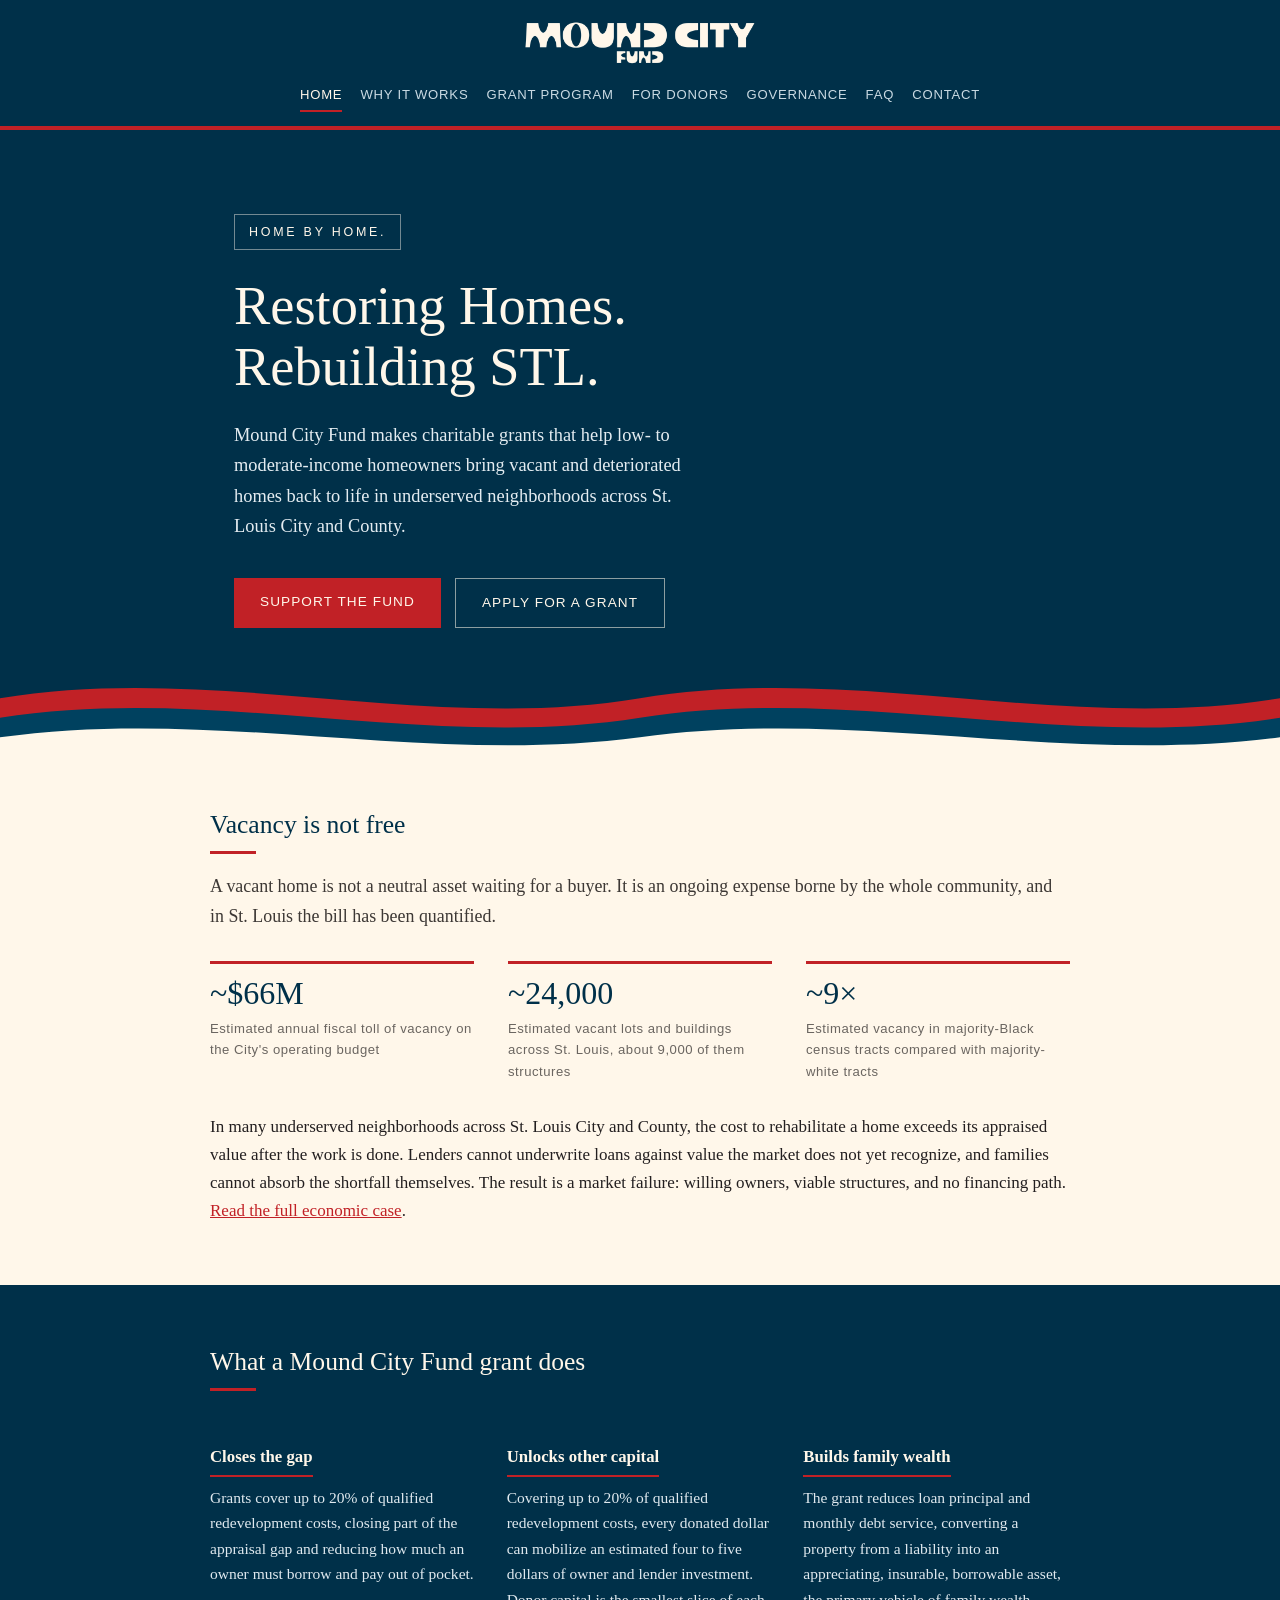
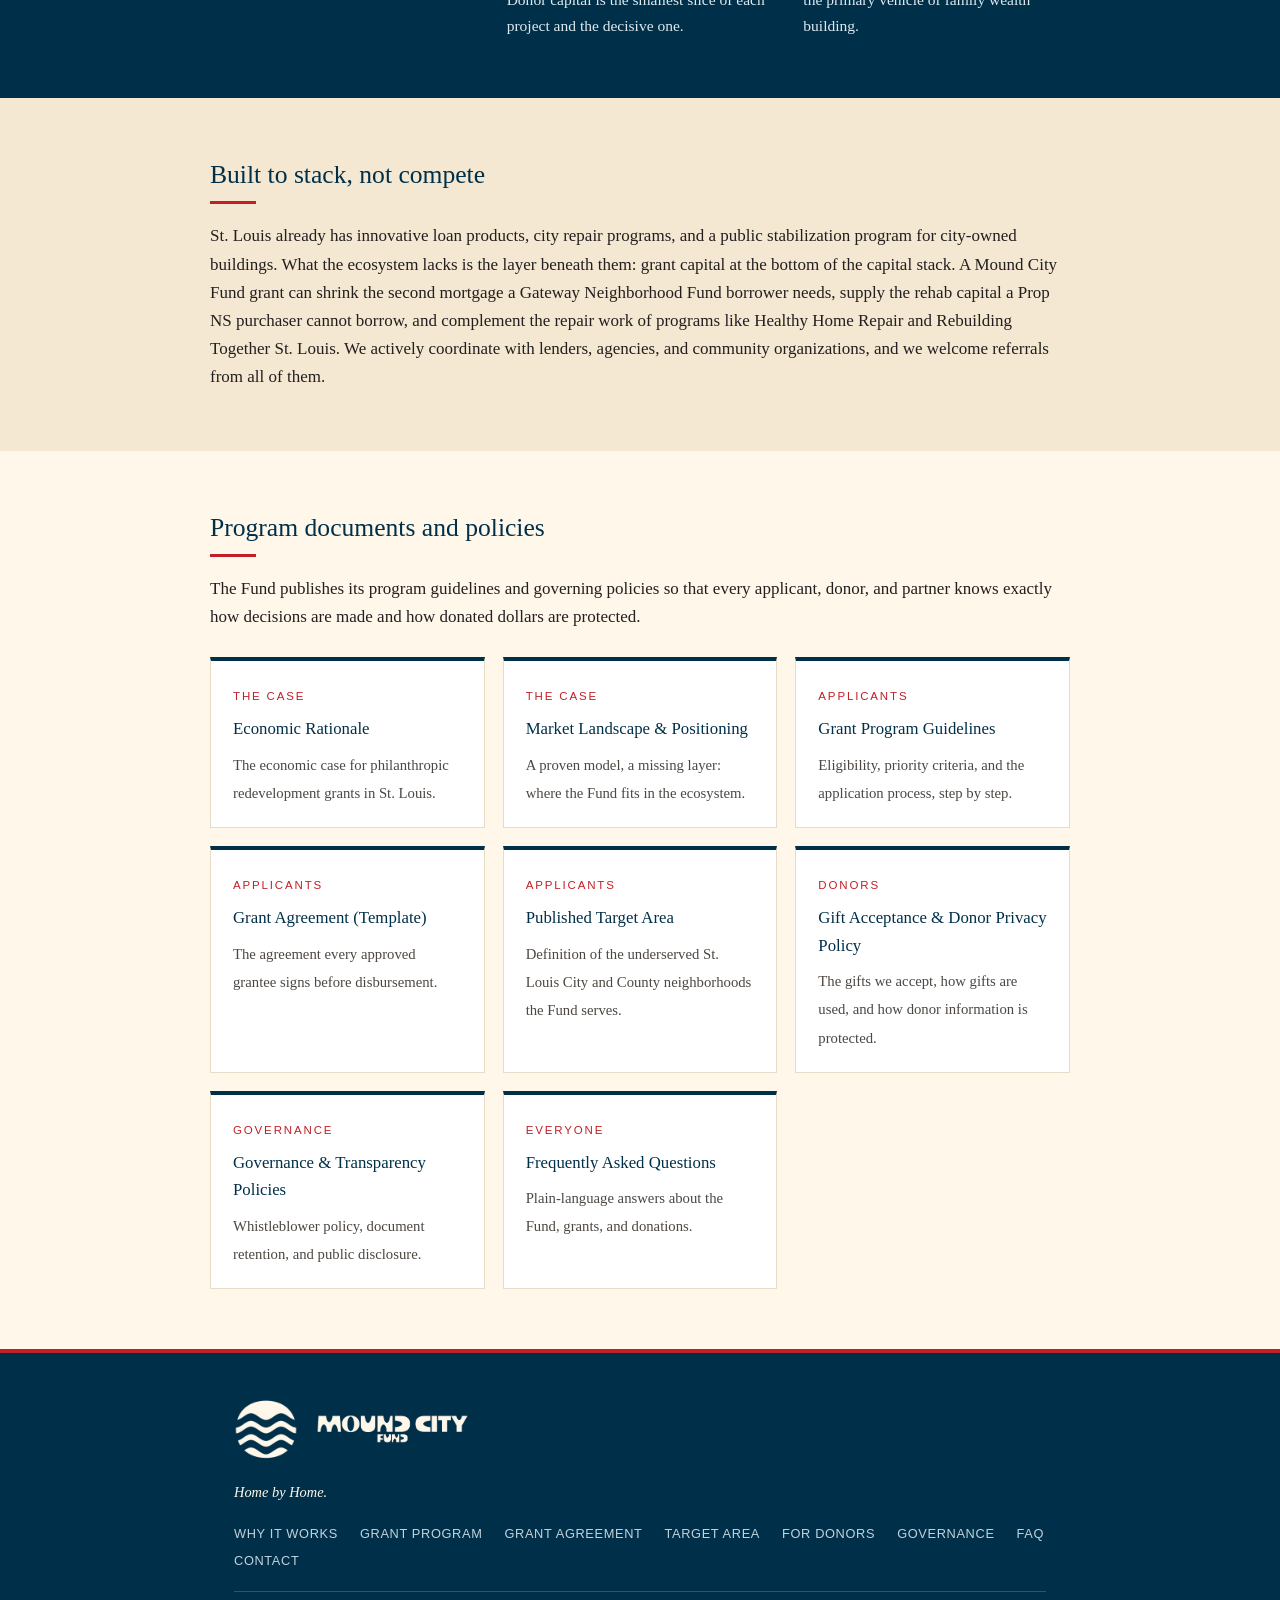
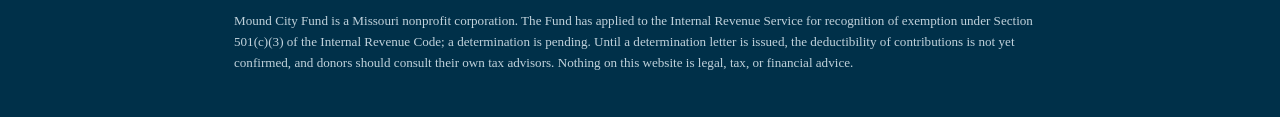
==== commit 31fe6776: "Update index.html" ====
--- a/index.html
+++ b/index.html
@@ -3,7 +3,7 @@
 <head>
 <meta charset="UTF-8">
 <meta name="viewport" content="width=device-width, initial-scale=1.0">
-<title>Mound City Fund | Restoring Homes Rebuilding STL</title>
+<title>Mound City Fund | Restoring Homes. Rebuilding STL.</title>
 <meta name="description" content="Mound City Fund is a Missouri nonprofit making charitable redevelopment grants to help low- to moderate-income homeowners rehabilitate vacant and deteriorated residential property in underserved neighborhoods across St. Louis City and County.">
 <link rel="stylesheet" href="assets/styles.css">
 <link rel="icon" type="image/png" href="assets/favicon.png">
@@ -27,8 +27,8 @@
 
 <section class="hero">
   <div class="hero-inner">
-    <span class="motto">Home by Home</span>
-    <h1>Restoring Homes Rebuilding STL</h1>
+    <span class="motto">Home by Home.</span>
+    <h1>Restoring Homes. Rebuilding STL.</h1>
     <p class="tagline">Mound City Fund makes charitable grants that help low- to moderate-income homeowners bring vacant and deteriorated homes back to life in underserved neighborhoods across St. Louis City and County.</p>
     <div class="hero-cta">
       <a class="btn btn-red" href="donors.html">Support the Fund</a>
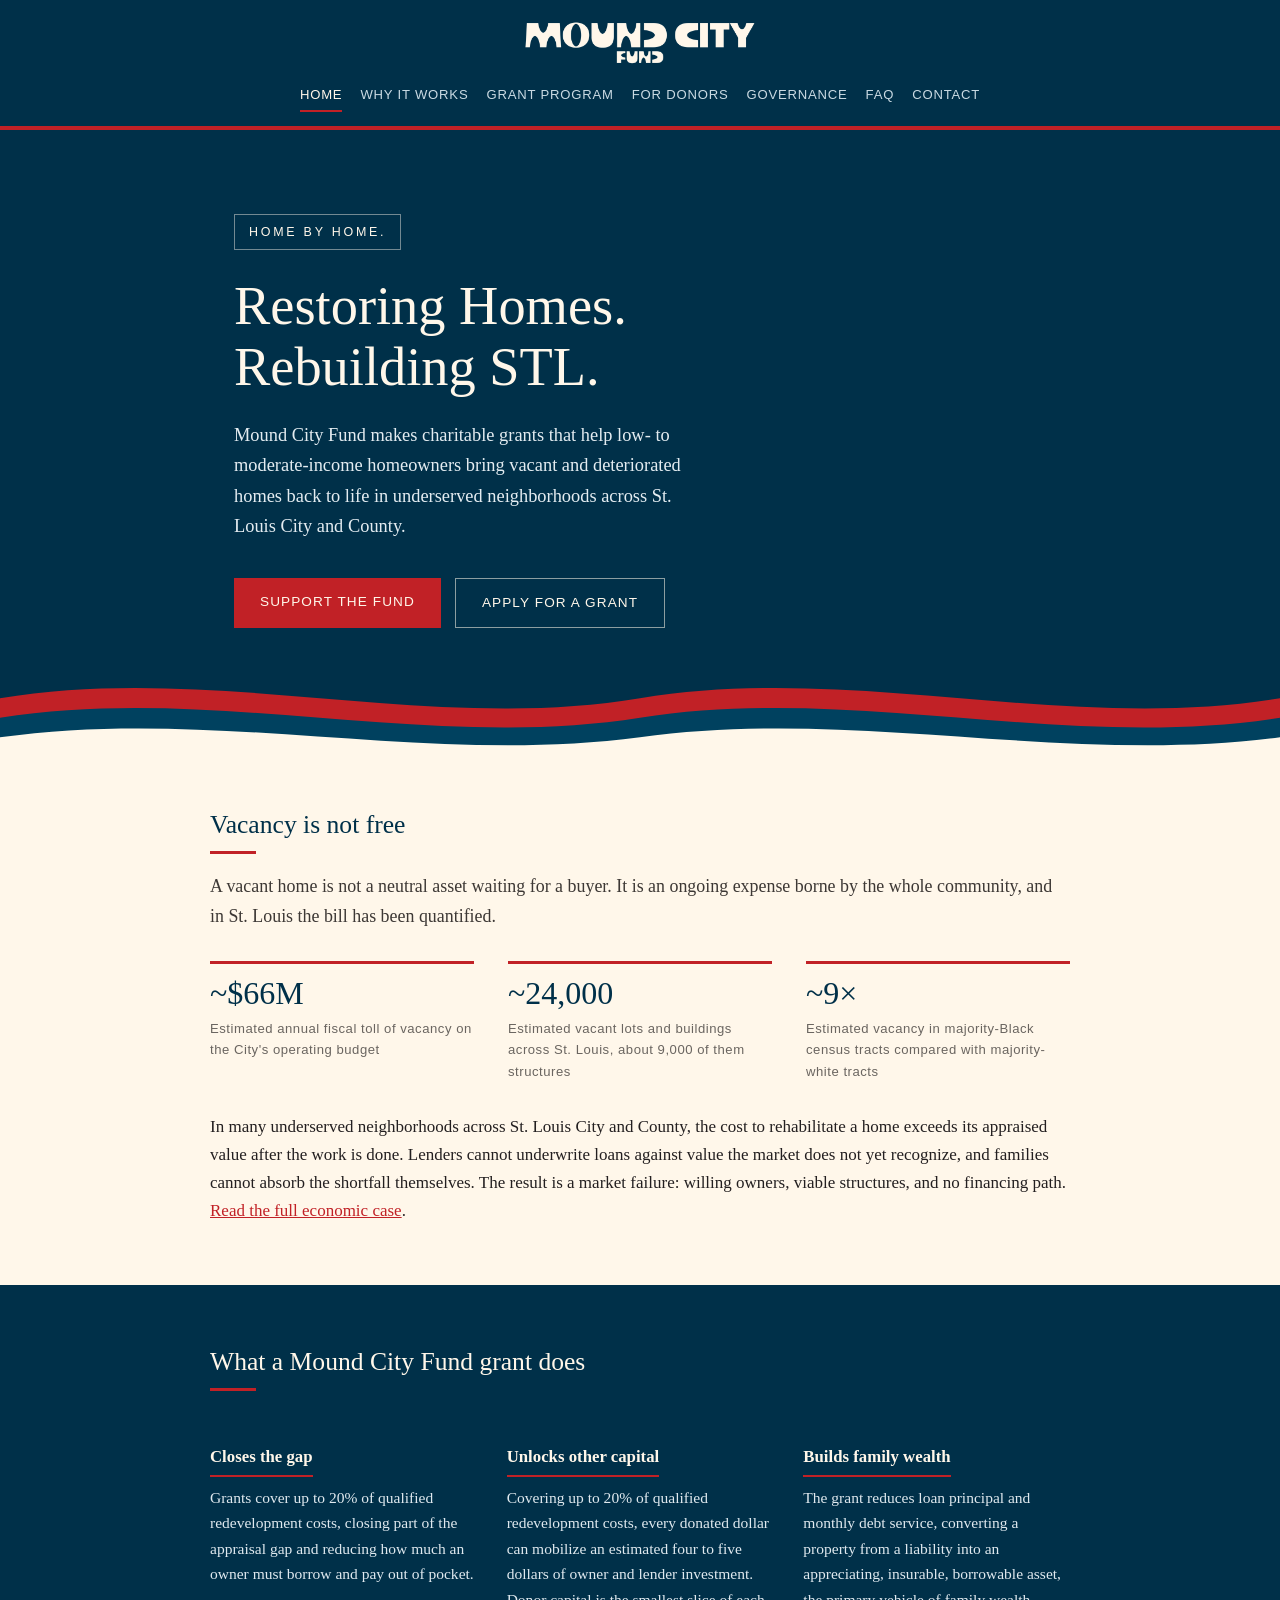
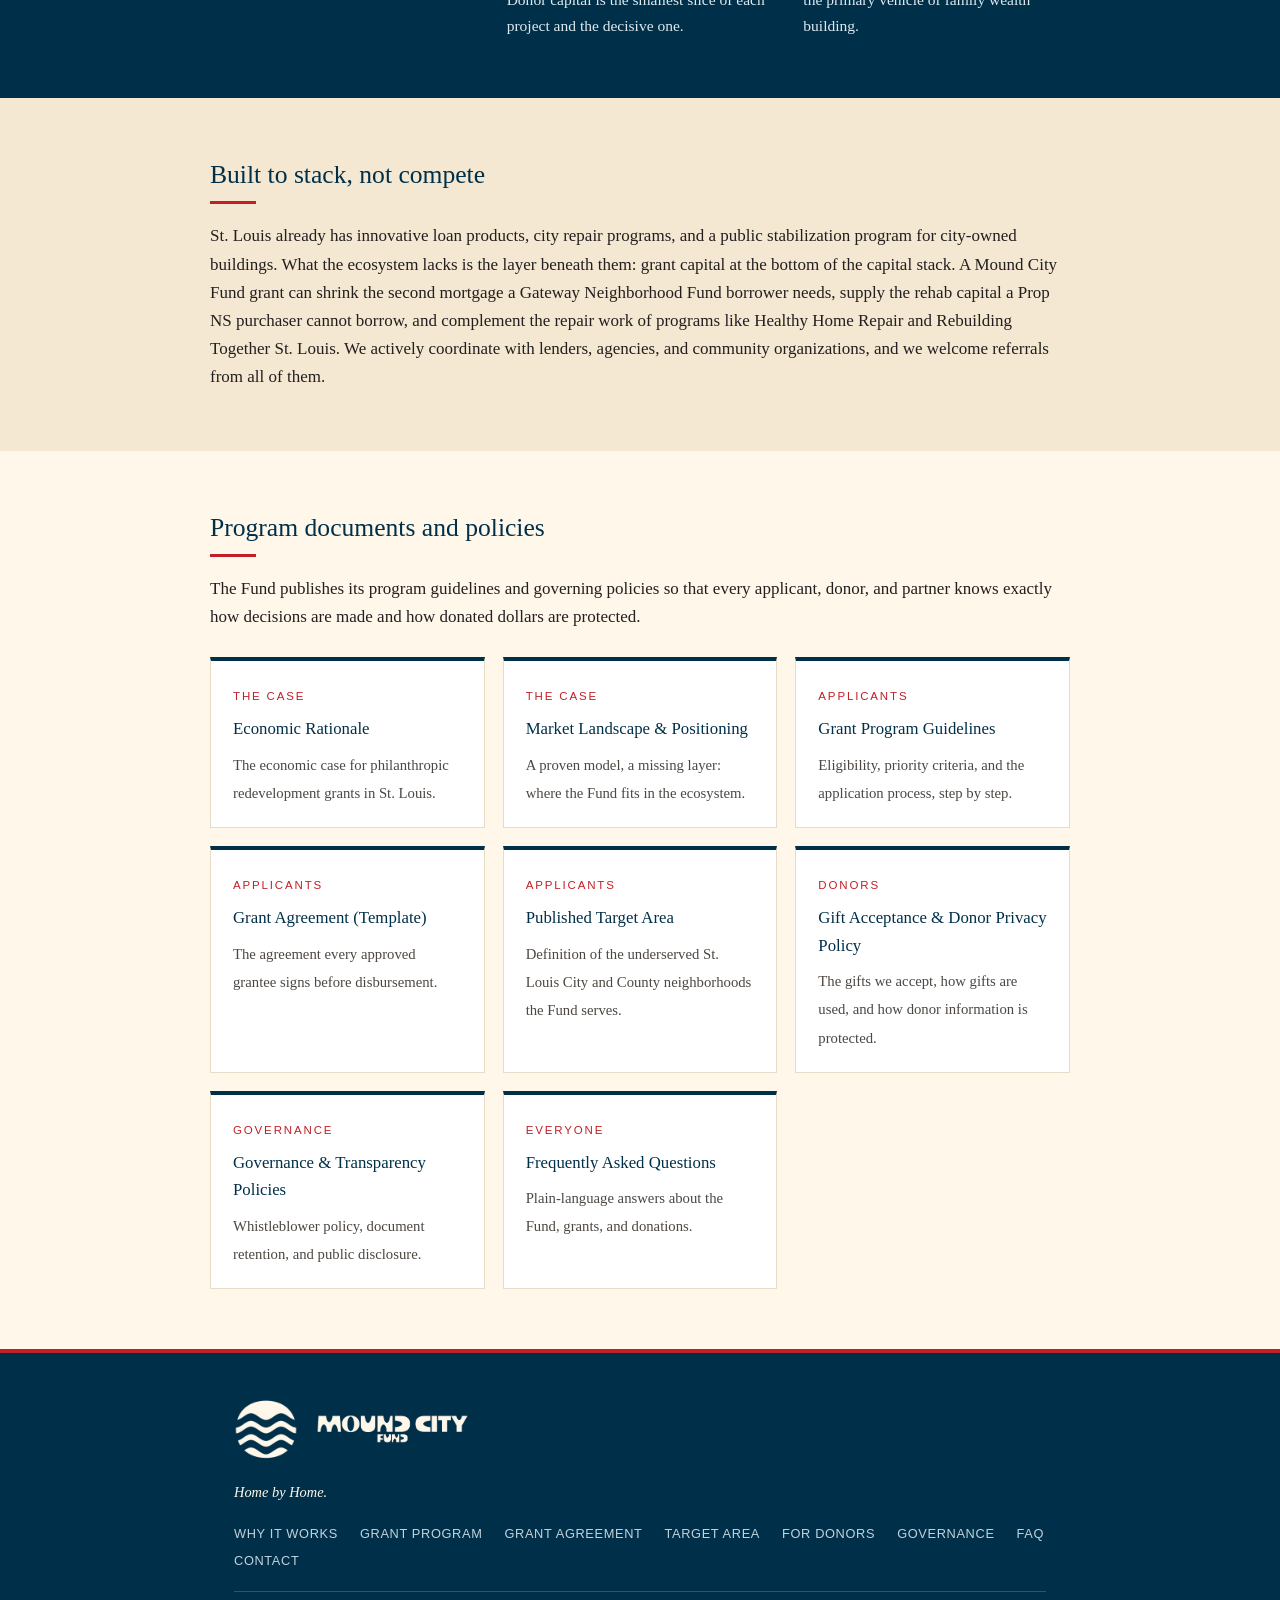
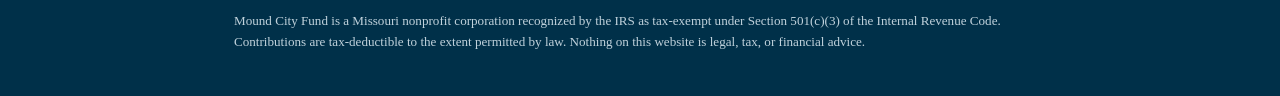
==== commit a8c12921: "Update index.html" ====
--- a/index.html
+++ b/index.html
@@ -149,7 +149,7 @@
       <a href="contact.html">Contact</a>
     </div>
     <div class="foot-legal">
-      Mound City Fund is a Missouri nonprofit corporation. The Fund has applied to the Internal Revenue Service for recognition of exemption under Section 501(c)(3) of the Internal Revenue Code; a determination is pending. Until a determination letter is issued, the deductibility of contributions is not yet confirmed, and donors should consult their own tax advisors. Nothing on this website is legal, tax, or financial advice.
+      Mound City Fund is a Missouri nonprofit corporation recognized by the IRS as tax-exempt under Section 501(c)(3) of the Internal Revenue Code. Contributions are tax-deductible to the extent permitted by law. Nothing on this website is legal, tax, or financial advice.
     </div>
   </div>
 </footer>
